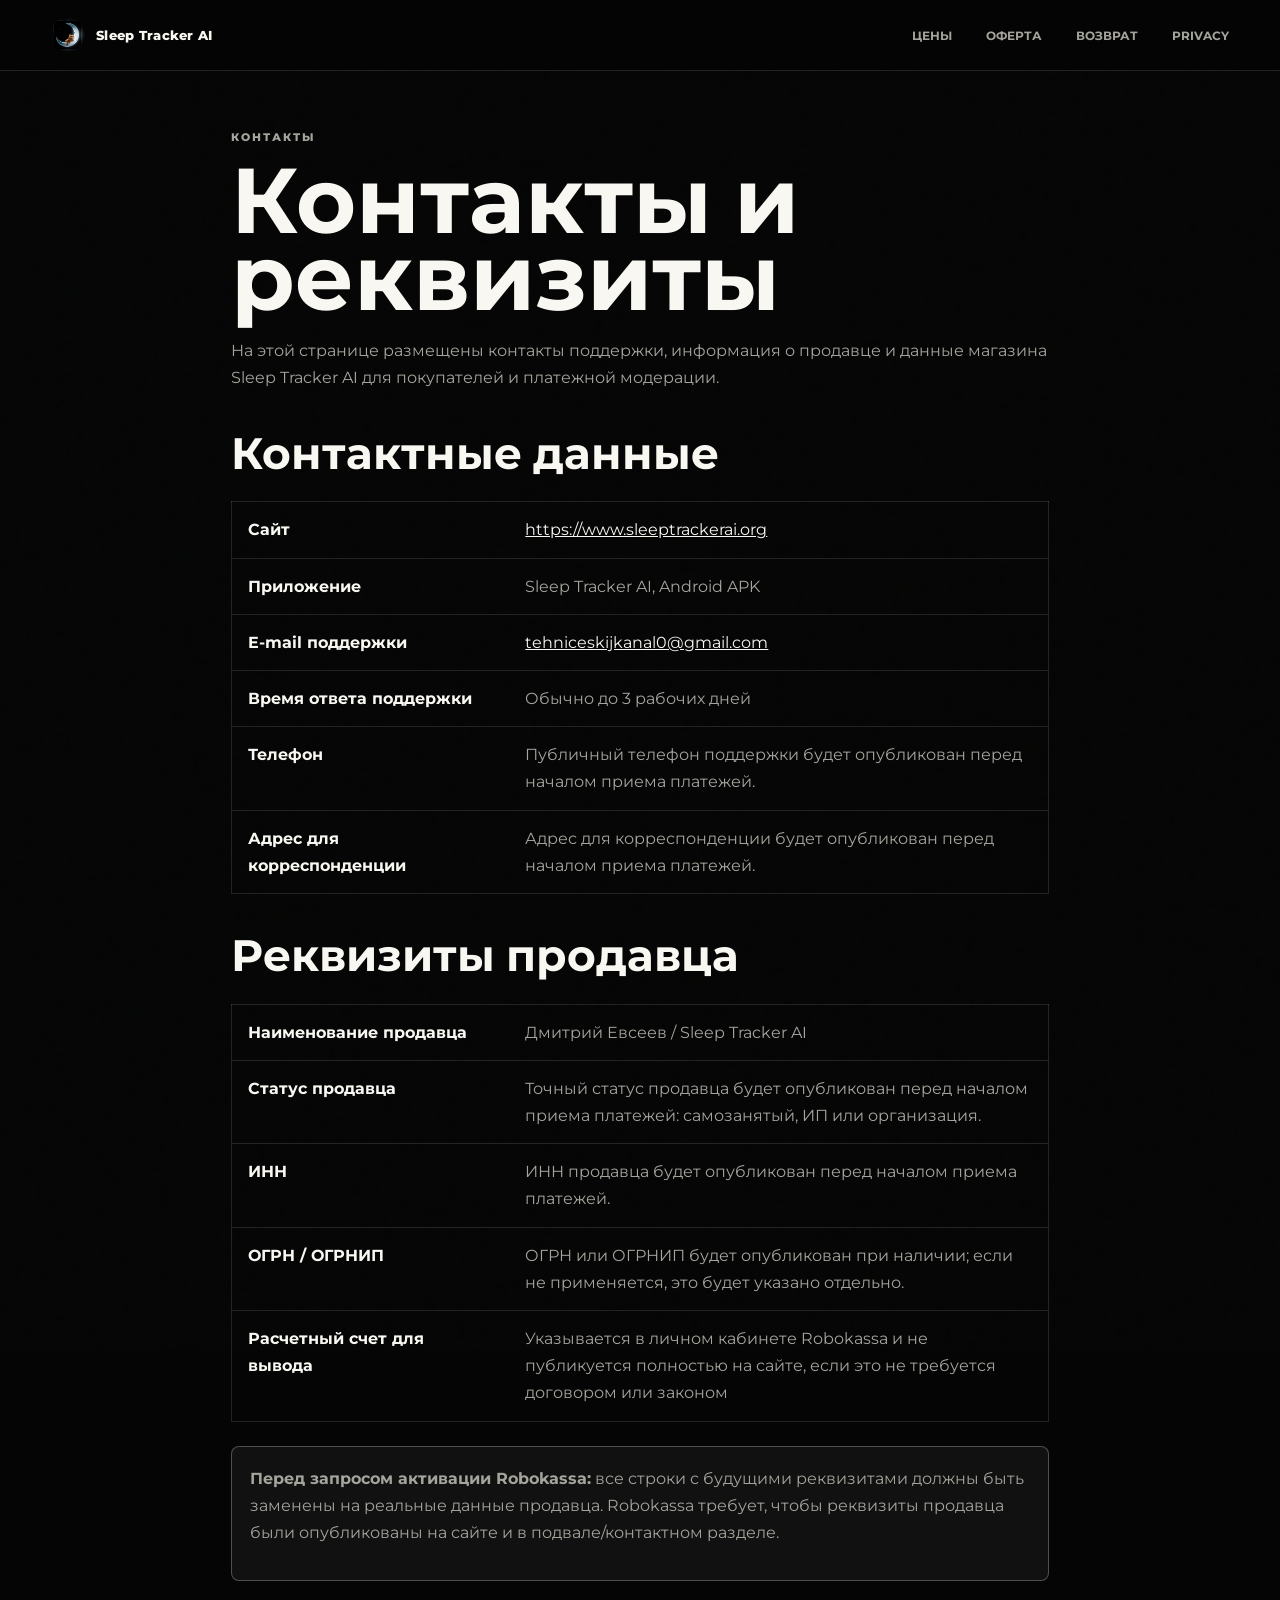
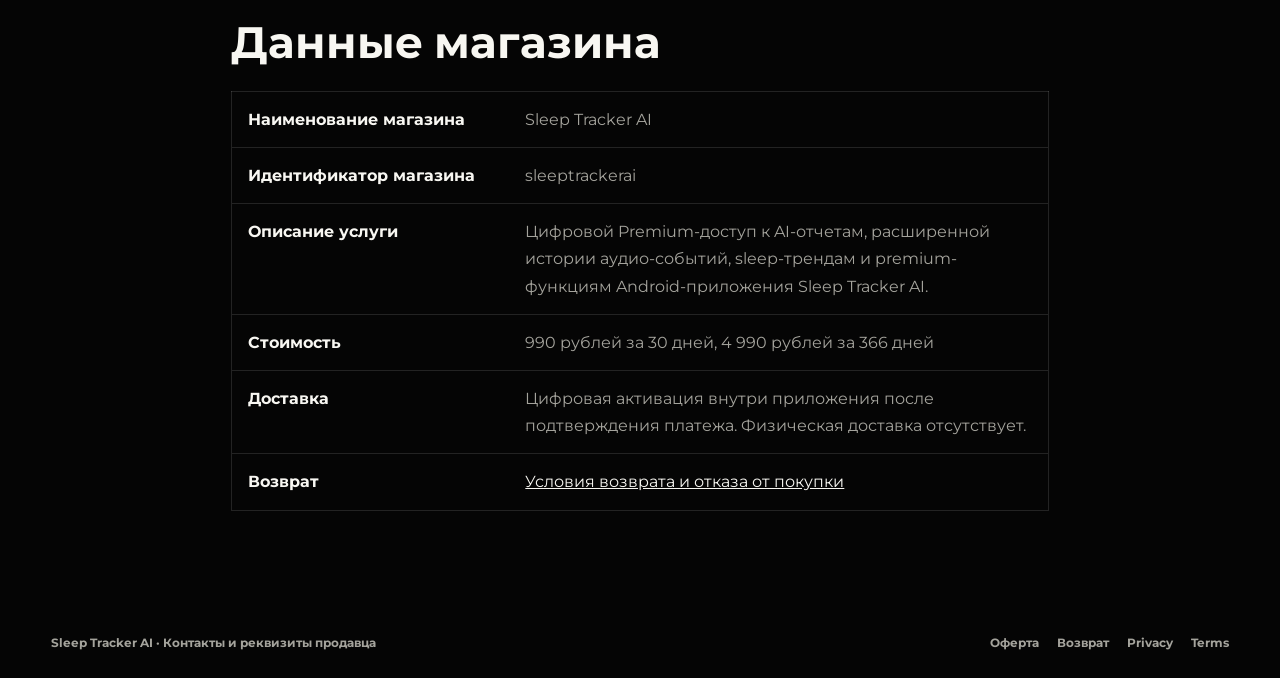
==== contacts.html @ d555d1d0 "Polish seller requisites placeholders" ====
<!doctype html>
<html lang="ru">
<head>
  <meta charset="utf-8" />
  <meta name="viewport" content="width=device-width, initial-scale=1" />
  <meta name="theme-color" content="#050505" />
  <meta name="description" content="Контакты, поддержка и реквизиты продавца Sleep Tracker AI." />
  <title>Контакты и реквизиты - Sleep Tracker AI</title>
  <link rel="icon" href="assets/logo.png" type="image/png" />
  <link rel="preconnect" href="https://fonts.googleapis.com" />
  <link rel="preconnect" href="https://fonts.gstatic.com" crossorigin />
  <link href="https://fonts.googleapis.com/css2?family=Montserrat:wght@400;600;700;800&family=Syne:wght@700;800&display=swap" rel="stylesheet" />
  <link rel="stylesheet" href="css/site.css" />
  <style>
    .legal-page { max-width: 920px; margin: 0 auto; padding: 128px var(--pad) 72px; }
    .legal-page h1 { font-size: clamp(42px, 8vw, 92px); }
    .legal-page h2 { margin-top: 42px; font-size: clamp(28px, 4vw, 44px); }
    .legal-page p, .legal-page li, .legal-page td, .legal-page th { color: var(--muted); line-height: 1.7; }
    .legal-page a { color: var(--fg); text-decoration: underline; }
    .legal-table { width: 100%; border-collapse: collapse; margin: 24px 0; border: 1px solid var(--line); }
    .legal-table th, .legal-table td { padding: 14px 16px; border-bottom: 1px solid var(--line); text-align: left; vertical-align: top; }
    .legal-table th { width: 34%; color: var(--fg); }
    .notice { padding: 18px; border: 1px solid var(--line-strong); border-radius: 8px; background: rgba(255,255,255,0.05); }
  </style>
</head>
<body>
  <div class="noise" aria-hidden="true"></div>
  <header class="nav is-scrolled">
    <a class="brand" href="index.html"><img src="assets/logo.png" alt="" width="34" height="34" /><span>Sleep Tracker AI</span></a>
    <nav>
      <a href="index.html#pricing">Цены</a>
      <a href="offer.html">Оферта</a>
      <a href="refund.html">Возврат</a>
      <a href="privacy.html">Privacy</a>
    </nav>
  </header>

  <main class="legal-page">
    <p class="eyebrow">КОНТАКТЫ</p>
    <h1>Контакты и реквизиты</h1>
    <p>На этой странице размещены контакты поддержки, информация о продавце и данные магазина Sleep Tracker AI для покупателей и платежной модерации.</p>

    <h2>Контактные данные</h2>
    <table class="legal-table">
      <tr><th>Сайт</th><td><a href="https://www.sleeptrackerai.org">https://www.sleeptrackerai.org</a></td></tr>
      <tr><th>Приложение</th><td>Sleep Tracker AI, Android APK</td></tr>
      <tr><th>E-mail поддержки</th><td><a href="mailto:tehniceskijkanal0@gmail.com">tehniceskijkanal0@gmail.com</a></td></tr>
      <tr><th>Время ответа поддержки</th><td>Обычно до 3 рабочих дней</td></tr>
      <tr><th>Телефон</th><td><!-- TODO_ROBOKASSA_REQUIRED: add public support phone before moderation. -->Публичный телефон поддержки будет опубликован перед началом приема платежей.</td></tr>
      <tr><th>Адрес для корреспонденции</th><td><!-- TODO_ROBOKASSA_REQUIRED: add correspondence address before moderation. -->Адрес для корреспонденции будет опубликован перед началом приема платежей.</td></tr>
    </table>

    <h2>Реквизиты продавца</h2>
    <table class="legal-table">
      <tr><th>Наименование продавца</th><td><!-- TODO_ROBOKASSA_REQUIRED: replace with exact legal seller name. -->Дмитрий Евсеев / Sleep Tracker AI</td></tr>
      <tr><th>Статус продавца</th><td><!-- TODO_ROBOKASSA_REQUIRED: choose exact status: Самозанятый, ИП, ООО, etc. -->Точный статус продавца будет опубликован перед началом приема платежей: самозанятый, ИП или организация.</td></tr>
      <tr><th>ИНН</th><td><!-- TODO_ROBOKASSA_REQUIRED: add real INN. -->ИНН продавца будет опубликован перед началом приема платежей.</td></tr>
      <tr><th>ОГРН / ОГРНИП</th><td><!-- TODO_ROBOKASSA_REQUIRED: add if applicable. -->ОГРН или ОГРНИП будет опубликован при наличии; если не применяется, это будет указано отдельно.</td></tr>
      <tr><th>Расчетный счет для вывода</th><td>Указывается в личном кабинете Robokassa и не публикуется полностью на сайте, если это не требуется договором или законом</td></tr>
    </table>

    <div class="notice">
      <p><strong>Перед запросом активации Robokassa:</strong> все строки с будущими реквизитами должны быть заменены на реальные данные продавца. Robokassa требует, чтобы реквизиты продавца были опубликованы на сайте и в подвале/контактном разделе.</p>
    </div>

    <h2>Данные магазина</h2>
    <table class="legal-table">
      <tr><th>Наименование магазина</th><td>Sleep Tracker AI</td></tr>
      <tr><th>Идентификатор магазина</th><td>sleeptrackerai</td></tr>
      <tr><th>Описание услуги</th><td>Цифровой Premium-доступ к AI-отчетам, расширенной истории аудио-событий, sleep-трендам и premium-функциям Android-приложения Sleep Tracker AI.</td></tr>
      <tr><th>Стоимость</th><td>990 рублей за 30 дней, 4 990 рублей за 366 дней</td></tr>
      <tr><th>Доставка</th><td>Цифровая активация внутри приложения после подтверждения платежа. Физическая доставка отсутствует.</td></tr>
      <tr><th>Возврат</th><td><a href="refund.html">Условия возврата и отказа от покупки</a></td></tr>
    </table>
  </main>

  <footer>
    <span>Sleep Tracker AI · Контакты и реквизиты продавца</span>
    <div>
      <a href="offer.html">Оферта</a>
      <a href="refund.html">Возврат</a>
      <a href="privacy.html">Privacy</a>
      <a href="terms.html">Terms</a>
    </div>
  </footer>
</body>
</html>
---- css/site.css ----
:root {
  --bg: #050505;
  --fg: #f8f7f2;
  --muted: #a4a39c;
  --line: rgba(255, 255, 255, 0.12);
  --line-strong: rgba(255, 255, 255, 0.26);
  --panel: rgba(255, 255, 255, 0.035);
  --cyan: #7de8ff;
  --green: #b5ff6a;
  --max: 1180px;
  --pad: clamp(18px, 4vw, 52px);
  --sans: "Montserrat", system-ui, -apple-system, BlinkMacSystemFont, "Segoe UI", sans-serif;
  --display: "Syne", var(--sans);
}

* {
  box-sizing: border-box;
}

html {
  scroll-behavior: smooth;
  background: var(--bg);
}

body {
  margin: 0;
  font-family: var(--sans);
  color: var(--fg);
  background: var(--bg);
  cursor: none;
  overflow-x: hidden;
  -webkit-font-smoothing: antialiased;
}

a {
  color: inherit;
  text-decoration: none;
}

img {
  display: block;
  max-width: 100%;
}

.loader {
  position: fixed;
  inset: 0;
  z-index: 50;
  display: grid;
  place-items: center;
  align-content: center;
  gap: 22px;
  background: #000;
  transition: opacity 0.55s ease, visibility 0.55s ease;
}

.loader.is-done {
  opacity: 0;
  visibility: hidden;
}

.loader img {
  object-fit: contain;
}

.loader-line {
  width: min(320px, 72vw);
  height: 1px;
  overflow: hidden;
  background: var(--line);
}

.loader-line span {
  display: block;
  width: 0;
  height: 100%;
  background: linear-gradient(90deg, transparent, #fff, transparent);
  box-shadow: 0 0 20px #fff;
}

.loader p {
  margin: 0;
  font-family: var(--display);
  font-size: 48px;
}

.noise {
  pointer-events: none;
  position: fixed;
  inset: -50%;
  z-index: 10;
  opacity: 0.05;
  mix-blend-mode: overlay;
  background-image: url("data:image/svg+xml;utf8,<svg viewBox='0 0 200 200' xmlns='http://www.w3.org/2000/svg'><filter id='n'><feTurbulence type='fractalNoise' baseFrequency='0.85' numOctaves='2'/></filter><rect width='100%' height='100%' filter='url(%23n)' opacity='0.8'/></svg>");
  animation: noise 0.7s steps(4) infinite;
}

@keyframes noise {
  0% { transform: translate(0, 0); }
  25% { transform: translate(-2%, 1%); }
  50% { transform: translate(1%, -2%); }
  75% { transform: translate(2%, 2%); }
  100% { transform: translate(0, 0); }
}

.cursor,
.cursor-dot {
  position: fixed;
  left: 0;
  top: 0;
  z-index: 60;
  pointer-events: none;
  border-radius: 999px;
  transform: translate(-50%, -50%);
}

.cursor {
  width: 32px;
  height: 32px;
  border: 1px solid rgba(255, 255, 255, 0.55);
  transition: width 0.2s ease, height 0.2s ease, background 0.2s ease;
}

.cursor-dot {
  width: 4px;
  height: 4px;
  background: #fff;
}

.cursor.is-hover {
  width: 56px;
  height: 56px;
  background: rgba(255, 255, 255, 0.08);
}

.nav {
  position: fixed;
  inset: 0 0 auto;
  z-index: 20;
  display: flex;
  align-items: center;
  justify-content: space-between;
  padding: 18px var(--pad);
  border-bottom: 1px solid transparent;
  transition: background 0.25s ease, border-color 0.25s ease;
}

.nav.is-scrolled {
  background: rgba(5, 5, 5, 0.74);
  border-color: var(--line);
  backdrop-filter: blur(18px);
}

.brand,
.nav nav,
.nav-right,
.lang-switch,
.actions,
.download-actions,
footer,
footer div {
  display: flex;
  align-items: center;
}

.brand {
  gap: 11px;
  font-weight: 800;
  font-size: 13px;
  letter-spacing: 0.02em;
}

.brand img {
  width: 34px;
  height: 34px;
  object-fit: contain;
}

.nav nav {
  gap: clamp(14px, 3vw, 34px);
  color: var(--muted);
  font-size: 12px;
  font-weight: 700;
  text-transform: uppercase;
}

.nav-right {
  gap: clamp(14px, 2vw, 24px);
}

.lang-switch {
  position: relative;
  gap: 2px;
  padding: 3px;
  border: 1px solid var(--line);
  border-radius: 6px;
  background: rgba(255, 255, 255, 0.04);
}

.lang-btn {
  min-width: 38px;
  height: 30px;
  padding: 0 8px;
  color: var(--muted);
  border: 0;
  border-radius: 4px;
  background: transparent;
  font-family: inherit;
  font-size: 11px;
  font-weight: 800;
  cursor: none;
}

.lang-btn.is-active {
  color: #050505;
  background: #fff;
}

.hero {
  position: relative;
  min-height: 100svh;
  display: grid;
  grid-template-columns: minmax(0, 1fr) minmax(260px, 380px);
  align-items: center;
  gap: clamp(26px, 7vw, 96px);
  padding: 108px var(--pad) 72px;
  overflow: hidden;
}

.hero::after {
  content: "";
  position: absolute;
  left: var(--pad);
  right: var(--pad);
  bottom: 0;
  height: 1px;
  background: var(--line);
}

.hero-bg {
  position: absolute;
  inset: 0;
  background:
    radial-gradient(circle at 74% 38%, rgba(125, 232, 255, 0.14), transparent 28%),
    radial-gradient(circle at 18% 75%, rgba(181, 255, 106, 0.12), transparent 24%),
    linear-gradient(180deg, rgba(255, 255, 255, 0.025), transparent 42%);
}

.hero-copy,
.phone,
.section,
.strip,
.download,
footer {
  position: relative;
  z-index: 1;
}

.hero-copy {
  min-width: 0;
}

.eyebrow {
  margin: 0 0 18px;
  color: var(--cyan);
  font-size: 11px;
  font-weight: 800;
  letter-spacing: 0.18em;
}

h1,
h2,
h3,
p {
  margin-top: 0;
}

h1 {
  max-width: 920px;
  margin-bottom: 18px;
  font-family: var(--display);
  font-size: clamp(58px, 12vw, 158px);
  line-height: 0.84;
  letter-spacing: 0;
}

.lead {
  max-width: 570px;
  color: var(--muted);
  font-size: clamp(18px, 2.1vw, 26px);
  line-height: 1.35;
}

.actions,
.download-actions {
  flex-wrap: wrap;
  gap: 12px;
  margin-top: 30px;
}

.hero-points,
.pill-row {
  display: flex;
  flex-wrap: wrap;
  gap: 9px;
}

.hero-points {
  margin-top: 22px;
}

.hero-points span,
.pill-row span {
  display: inline-flex;
  align-items: center;
  min-height: 34px;
  padding: 0 12px;
  border: 1px solid var(--line);
  border-radius: 6px;
  color: var(--muted);
  background: rgba(255, 255, 255, 0.035);
  font-size: 11px;
  font-weight: 800;
  text-transform: uppercase;
}

.button {
  min-height: 50px;
  display: inline-flex;
  align-items: center;
  justify-content: center;
  padding: 0 22px;
  border: 1px solid var(--line-strong);
  border-radius: 6px;
  font-size: 12px;
  font-weight: 800;
  text-transform: uppercase;
  letter-spacing: 0.08em;
  transition: transform 0.2s ease, border-color 0.2s ease, background 0.2s ease;
}

.button:hover {
  transform: translateY(-2px);
  border-color: rgba(255, 255, 255, 0.55);
}

.button.primary {
  color: #050505;
  background: #fff;
  border-color: #fff;
}

.button.ghost {
  background: rgba(255, 255, 255, 0.035);
}

.phone {
  width: min(380px, 78vw);
  justify-self: end;
  padding: 10px;
  border: 1px solid var(--line-strong);
  border-radius: 8px;
  background: rgba(255, 255, 255, 0.04);
  box-shadow: 0 30px 90px rgba(0, 0, 0, 0.5);
}

.phone img {
  width: 100%;
  height: auto;
  border-radius: 4px;
  background: #050505;
}

.scroll {
  position: absolute;
  left: var(--pad);
  bottom: 26px;
  z-index: 2;
  color: var(--muted);
  font-size: 11px;
  font-weight: 800;
  text-transform: uppercase;
  letter-spacing: 0.16em;
}

.strip {
  max-width: var(--max);
  margin: 0 auto;
  display: grid;
  grid-template-columns: repeat(4, 1fr);
  border-bottom: 1px solid var(--line);
}

.strip div {
  min-height: 104px;
  padding: 24px;
  border-right: 1px solid var(--line);
}

.strip div:last-child {
  border-right: 0;
}

.strip strong,
.strip span {
  display: block;
}

.strip strong {
  margin-bottom: 8px;
  font-family: var(--display);
  font-size: 26px;
}

.strip span {
  color: var(--muted);
  font-size: 12px;
  font-weight: 700;
  text-transform: uppercase;
}

.section,
.download {
  max-width: var(--max);
  margin: 0 auto;
  padding: clamp(74px, 10vw, 132px) var(--pad);
}

.section-head {
  max-width: 720px;
}

h2 {
  margin-bottom: 26px;
  font-family: var(--display);
  font-size: clamp(38px, 6vw, 78px);
  line-height: 0.95;
}

.grid {
  display: grid;
  grid-template-columns: repeat(3, 1fr);
  gap: 12px;
  margin-top: 38px;
}

.card {
  min-height: 230px;
  padding: 24px;
  border: 1px solid var(--line);
  border-radius: 8px;
  background: var(--panel);
}

.card span {
  display: block;
  margin-bottom: 46px;
  color: var(--green);
  font-size: 12px;
  font-weight: 800;
}

.card h3 {
  margin-bottom: 12px;
  font-size: 21px;
}

.card p,
.download p {
  color: var(--muted);
  line-height: 1.65;
}

.section-head p {
  max-width: 680px;
  color: var(--muted);
  font-size: clamp(16px, 1.5vw, 19px);
  line-height: 1.7;
}

.section-split {
  max-width: var(--max);
  margin: 0 auto;
  display: grid;
  grid-template-columns: minmax(0, 0.95fr) minmax(320px, 1.05fr);
  gap: clamp(28px, 6vw, 76px);
  align-items: center;
  padding: clamp(74px, 10vw, 132px) var(--pad);
  border-top: 1px solid var(--line);
}

.showcase {
  grid-template-columns: minmax(0, 0.9fr) minmax(320px, 1fr);
}

.insight-board,
.mini-phone,
.flow-grid article,
.privacy-grid article,
.faq details {
  border: 1px solid var(--line);
  border-radius: 8px;
  background: var(--panel);
}

.insight-board {
  padding: clamp(18px, 3vw, 30px);
  box-shadow: 0 30px 90px rgba(0, 0, 0, 0.35);
}

.board-top {
  display: flex;
  justify-content: space-between;
  align-items: start;
  gap: 16px;
  padding-bottom: 18px;
  border-bottom: 1px solid var(--line);
}

.board-top span {
  color: var(--muted);
  font-size: 12px;
  font-weight: 800;
  text-transform: uppercase;
}

.board-top strong {
  font-family: var(--display);
  font-size: clamp(58px, 8vw, 104px);
  line-height: 0.8;
  color: var(--green);
}

.sleep-graph {
  height: 170px;
  display: grid;
  grid-template-columns: repeat(7, 1fr);
  gap: 10px;
  align-items: end;
  padding: 26px 0;
}

.sleep-graph span {
  min-height: 18px;
  border-radius: 5px 5px 0 0;
  background: linear-gradient(180deg, var(--cyan), rgba(125, 232, 255, 0.18));
}

.insight-list {
  display: grid;
  gap: 10px;
}

.insight-list div {
  display: grid;
  gap: 5px;
  padding: 14px;
  border: 1px solid var(--line);
  border-radius: 6px;
  background: rgba(255, 255, 255, 0.03);
}

.insight-list b,
.flow-grid h3,
.privacy-grid h3 {
  font-size: 18px;
}

.insight-list span,
.flow-grid p,
.privacy-grid p,
.faq p,
.mini-screen p,
.mini-screen li {
  color: var(--muted);
  line-height: 1.6;
}

.flow {
  border-top: 1px solid var(--line);
}

.flow-grid {
  display: grid;
  grid-template-columns: repeat(4, 1fr);
  gap: 12px;
  margin-top: 38px;
}

.flow-grid article {
  min-height: 250px;
  padding: 22px;
}

.flow-grid span {
  display: inline-grid;
  place-items: center;
  width: 38px;
  height: 38px;
  margin-bottom: 38px;
  border: 1px solid var(--line-strong);
  border-radius: 6px;
  color: var(--green);
  font-size: 12px;
  font-weight: 800;
}

.premium {
  grid-template-columns: minmax(280px, 410px) minmax(0, 1fr);
}

.mini-phone {
  width: min(410px, 100%);
  padding: 10px;
  background:
    linear-gradient(180deg, rgba(255, 255, 255, 0.08), rgba(255, 255, 255, 0.02)),
    #080808;
  box-shadow: 0 30px 90px rgba(0, 0, 0, 0.42);
}

.mini-screen {
  min-height: 520px;
  padding: 22px;
  border-radius: 4px;
  background:
    linear-gradient(180deg, rgba(125, 232, 255, 0.13), transparent 26%),
    #050505;
}

.mini-status {
  display: flex;
  gap: 6px;
  margin-bottom: 36px;
}

.mini-status span {
  width: 8px;
  height: 8px;
  border-radius: 999px;
  background: var(--line-strong);
}

.mini-screen h3 {
  margin-bottom: 10px;
  font-family: var(--display);
  font-size: 34px;
  line-height: 1;
}

.mini-meter {
  height: 10px;
  margin: 28px 0;
  overflow: hidden;
  border-radius: 999px;
  background: rgba(255, 255, 255, 0.08);
}

.mini-meter span {
  display: block;
  width: 72%;
  height: 100%;
  border-radius: inherit;
  background: linear-gradient(90deg, var(--green), var(--cyan));
}

.mini-screen ul {
  display: grid;
  gap: 12px;
  padding: 0;
  margin: 0;
  list-style: none;
}

.mini-screen li {
  padding: 13px 0;
  border-top: 1px solid var(--line);
}

.pill-row {
  margin-top: 26px;
}

.privacy-section {
  border-top: 1px solid var(--line);
}

.pricing {
  border-top: 1px solid var(--line);
}

.pricing-grid {
  display: grid;
  grid-template-columns: repeat(3, 1fr);
  gap: 12px;
  margin-top: 38px;
}

.price-card {
  min-height: 220px;
  padding: 24px;
  border: 1px solid var(--line);
  border-radius: 8px;
  background: var(--panel);
}

.price-card.is-featured {
  border-color: var(--line-strong);
  background: rgba(255, 255, 255, 0.07);
}

.price-card span,
.price-card strong,
.price-card p {
  display: block;
}

.price-card span {
  margin-bottom: 24px;
  color: var(--cyan);
  font-size: 12px;
  font-weight: 800;
  text-transform: uppercase;
}

.price-card strong {
  margin-bottom: 20px;
  font-family: var(--display);
  font-size: clamp(34px, 5vw, 58px);
  line-height: 0.9;
}

.price-card p {
  color: var(--muted);
  line-height: 1.6;
}

.privacy-grid {
  display: grid;
  grid-template-columns: repeat(3, 1fr);
  gap: 12px;
  margin-top: 38px;
}

.privacy-grid article {
  min-height: 190px;
  padding: 24px;
}

.faq {
  border-top: 1px solid var(--line);
}

.faq-list {
  display: grid;
  gap: 10px;
  margin-top: 38px;
}

.faq details {
  padding: 0;
  overflow: hidden;
}

.faq summary {
  min-height: 68px;
  display: flex;
  align-items: center;
  padding: 20px 24px;
  font-weight: 800;
  cursor: pointer;
}

.faq summary::marker {
  color: var(--green);
}

.faq p {
  margin: 0;
  padding: 0 24px 22px;
  max-width: 800px;
}

.download {
  display: grid;
  grid-template-columns: minmax(0, 1fr) auto;
  gap: 24px;
  align-items: end;
  border-top: 1px solid var(--line);
  border-bottom: 1px solid var(--line);
}

.download h2 {
  margin-bottom: 12px;
}

footer {
  justify-content: space-between;
  gap: 18px;
  flex-wrap: wrap;
  padding: 28px var(--pad);
  color: var(--muted);
  font-size: 12px;
  font-weight: 700;
}

footer div {
  gap: 18px;
  flex-wrap: wrap;
}

.legal-page {
  overflow-x: hidden;
}

.legal-table {
  table-layout: fixed;
}

.legal-table th,
.legal-table td {
  overflow-wrap: anywhere;
}

@media (max-width: 820px) {
  body {
    cursor: auto;
  }

  .cursor,
  .cursor-dot {
    display: none;
  }

  .nav nav {
    display: none;
  }

  .nav-right {
    margin-left: auto;
  }

  .hero {
    grid-template-columns: 1fr;
    min-height: auto;
    overflow: hidden;
  }

  .hero > *,
  .hero-copy,
  .lead,
  .eyebrow,
  .hero-points span {
    min-width: 0;
    max-width: 100%;
  }

  .hero-copy,
  .actions,
  .hero-points,
  .phone {
    width: 100%;
    max-width: calc(100vw - (var(--pad) * 2));
  }

  .hero-copy,
  .hero-points {
    max-width: min(330px, calc(100vw - (var(--pad) * 2)));
  }

  .lead,
  .eyebrow,
  .hero-points span {
    overflow-wrap: anywhere;
  }

  h1 {
    max-width: 100%;
    font-size: clamp(54px, 15vw, 68px);
  }

  .phone {
    justify-self: start;
    width: min(310px, 100%);
  }

  .strip,
  .grid,
  .download,
  .section-split,
  .flow-grid,
  .pricing-grid,
  .privacy-grid {
    grid-template-columns: 1fr;
  }

  .strip div {
    border-right: 0;
    border-bottom: 1px solid var(--line);
  }

  .download-actions {
    width: 100%;
  }

  .button {
    width: 100%;
  }

  .section-split {
    padding-top: 74px;
  }

  .flow-grid article,
  .price-card,
  .privacy-grid article {
    min-height: auto;
  }

  .mini-screen {
    min-height: 430px;
  }

  .legal-table,
  .legal-table tbody,
  .legal-table tr,
  .legal-table th,
  .legal-table td {
    display: block;
    width: 100%;
  }

  .legal-table th {
    padding-bottom: 4px;
    border-bottom: 0;
  }

  .legal-table td {
    padding-top: 0;
  }
}
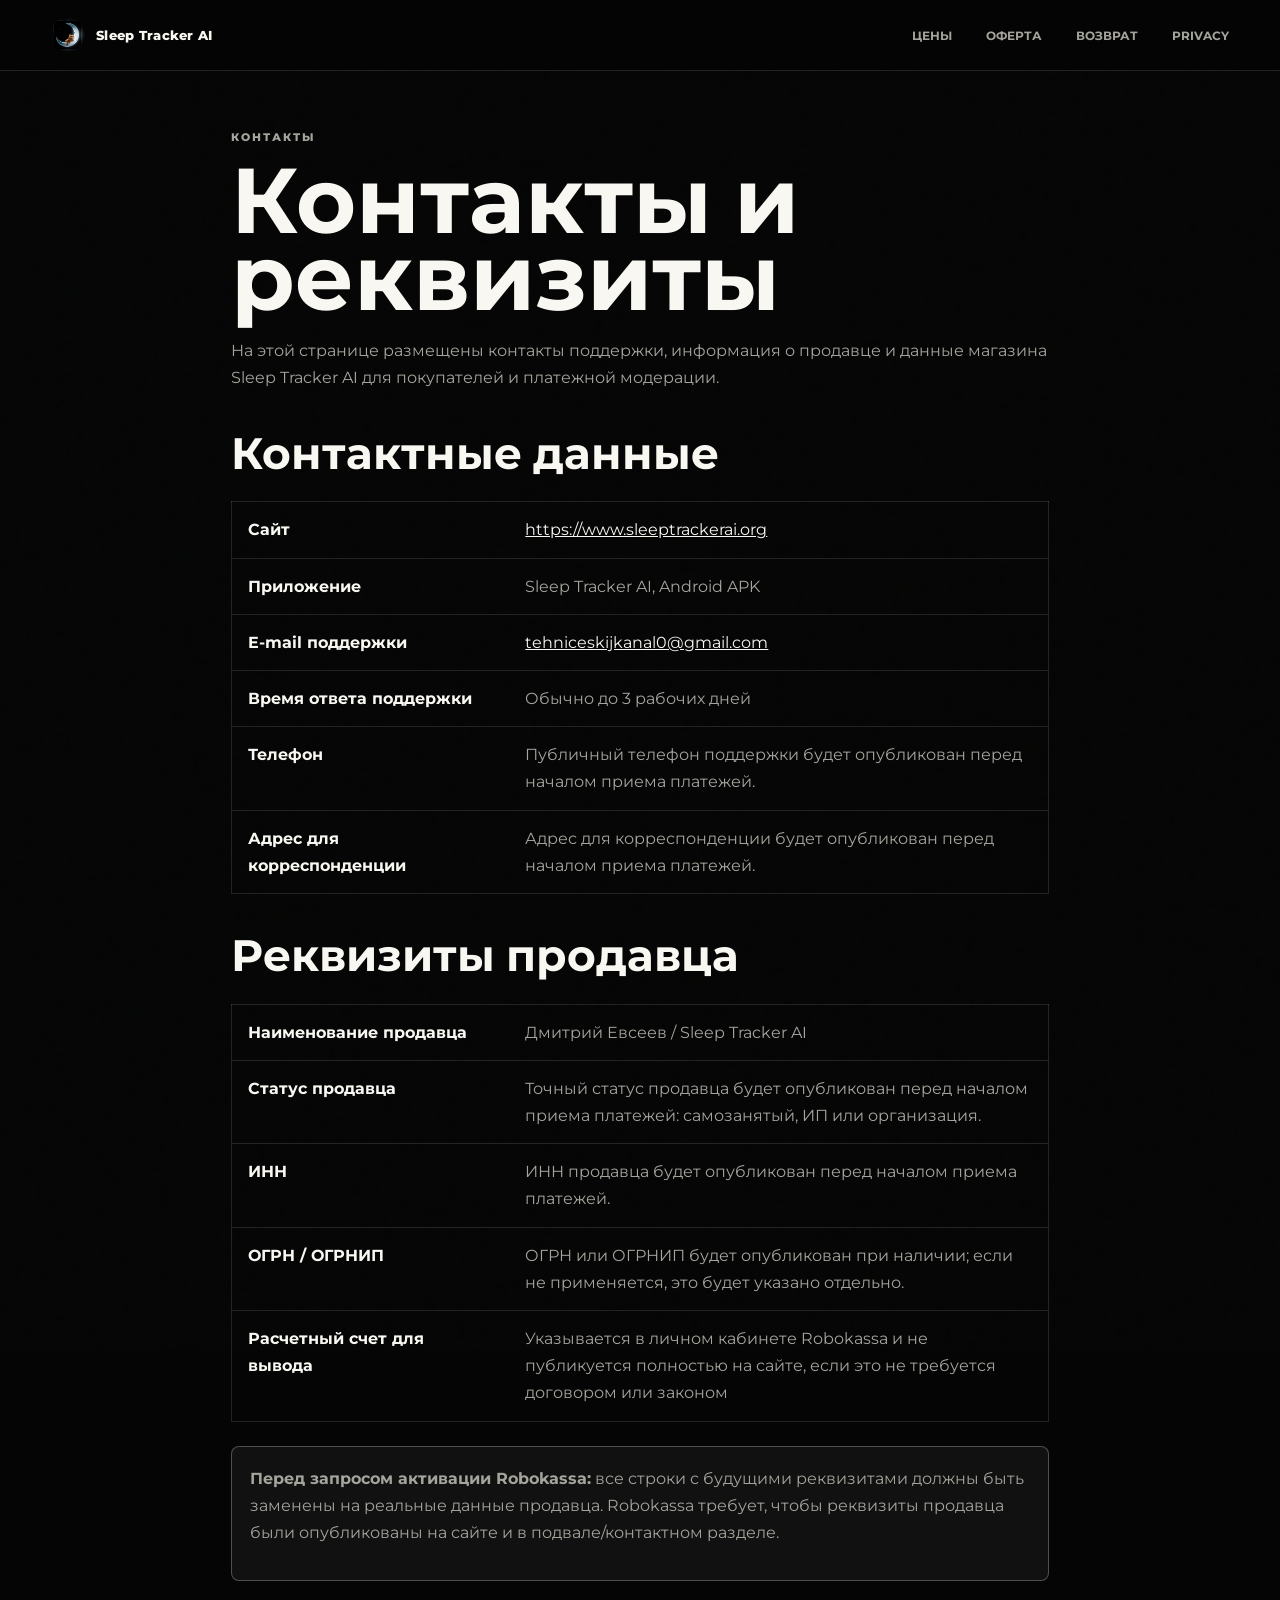
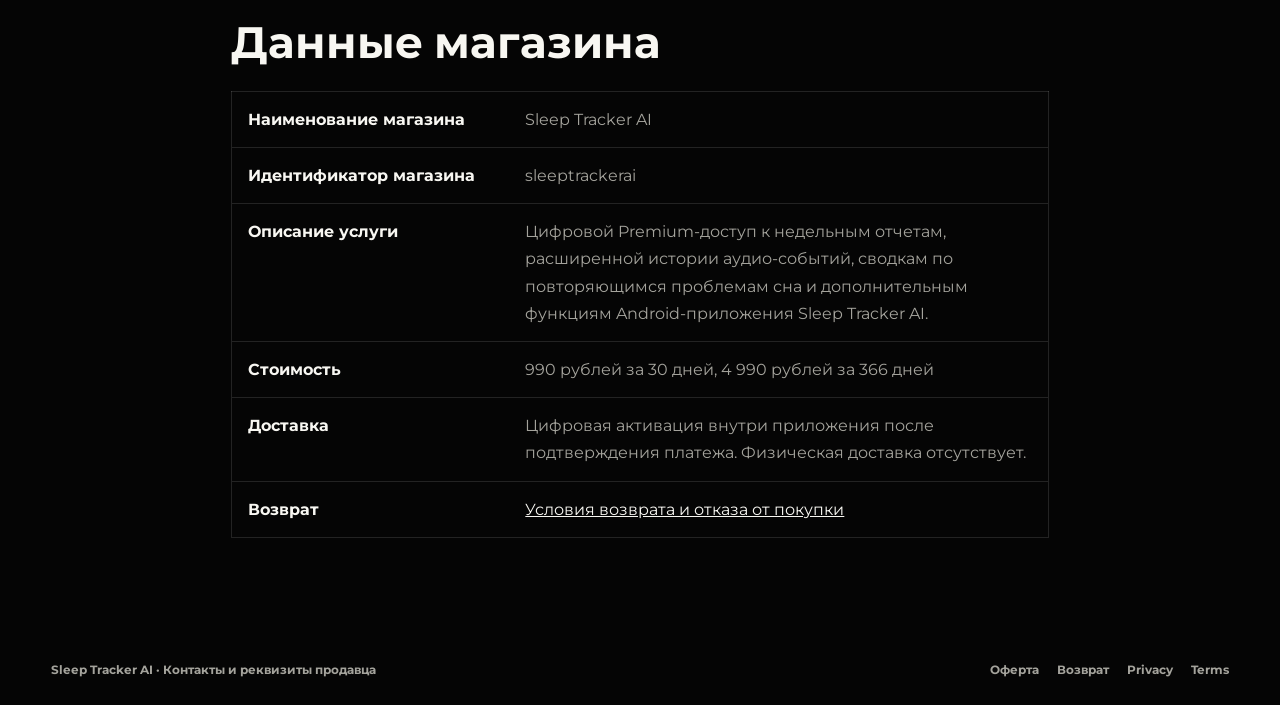
==== commit ec105b6c: "Tighten Sleep Tracker copy" ====
--- a/contacts.html
+++ b/contacts.html
@@ -67,7 +67,7 @@
     <table class="legal-table">
       <tr><th>Наименование магазина</th><td>Sleep Tracker AI</td></tr>
       <tr><th>Идентификатор магазина</th><td>sleeptrackerai</td></tr>
-      <tr><th>Описание услуги</th><td>Цифровой Premium-доступ к AI-отчетам, расширенной истории аудио-событий, sleep-трендам и premium-функциям Android-приложения Sleep Tracker AI.</td></tr>
+      <tr><th>Описание услуги</th><td>Цифровой Premium-доступ к недельным отчетам, расширенной истории аудио-событий, сводкам по повторяющимся проблемам сна и дополнительным функциям Android-приложения Sleep Tracker AI.</td></tr>
       <tr><th>Стоимость</th><td>990 рублей за 30 дней, 4 990 рублей за 366 дней</td></tr>
       <tr><th>Доставка</th><td>Цифровая активация внутри приложения после подтверждения платежа. Физическая доставка отсутствует.</td></tr>
       <tr><th>Возврат</th><td><a href="refund.html">Условия возврата и отказа от покупки</a></td></tr>
--- a/css/site.css
+++ b/css/site.css
@@ -493,7 +493,7 @@
   grid-template-columns: minmax(0, 0.9fr) minmax(320px, 1fr);
 }
 
-.insight-board,
+.report-board,
 .mini-phone,
 .flow-grid article,
 .privacy-grid article,
@@ -503,7 +503,7 @@
   background: var(--panel);
 }
 
-.insight-board {
+.report-board {
   padding: clamp(18px, 3vw, 30px);
   box-shadow: 0 30px 90px rgba(0, 0, 0, 0.35);
 }
@@ -546,12 +546,12 @@
   background: linear-gradient(180deg, var(--cyan), rgba(125, 232, 255, 0.18));
 }
 
-.insight-list {
+.report-list {
   display: grid;
   gap: 10px;
 }
 
-.insight-list div {
+.report-list div {
   display: grid;
   gap: 5px;
   padding: 14px;
@@ -560,13 +560,13 @@
   background: rgba(255, 255, 255, 0.03);
 }
 
-.insight-list b,
+.report-list b,
 .flow-grid h3,
 .privacy-grid h3 {
   font-size: 18px;
 }
 
-.insight-list span,
+.report-list span,
 .flow-grid p,
 .privacy-grid p,
 .faq p,
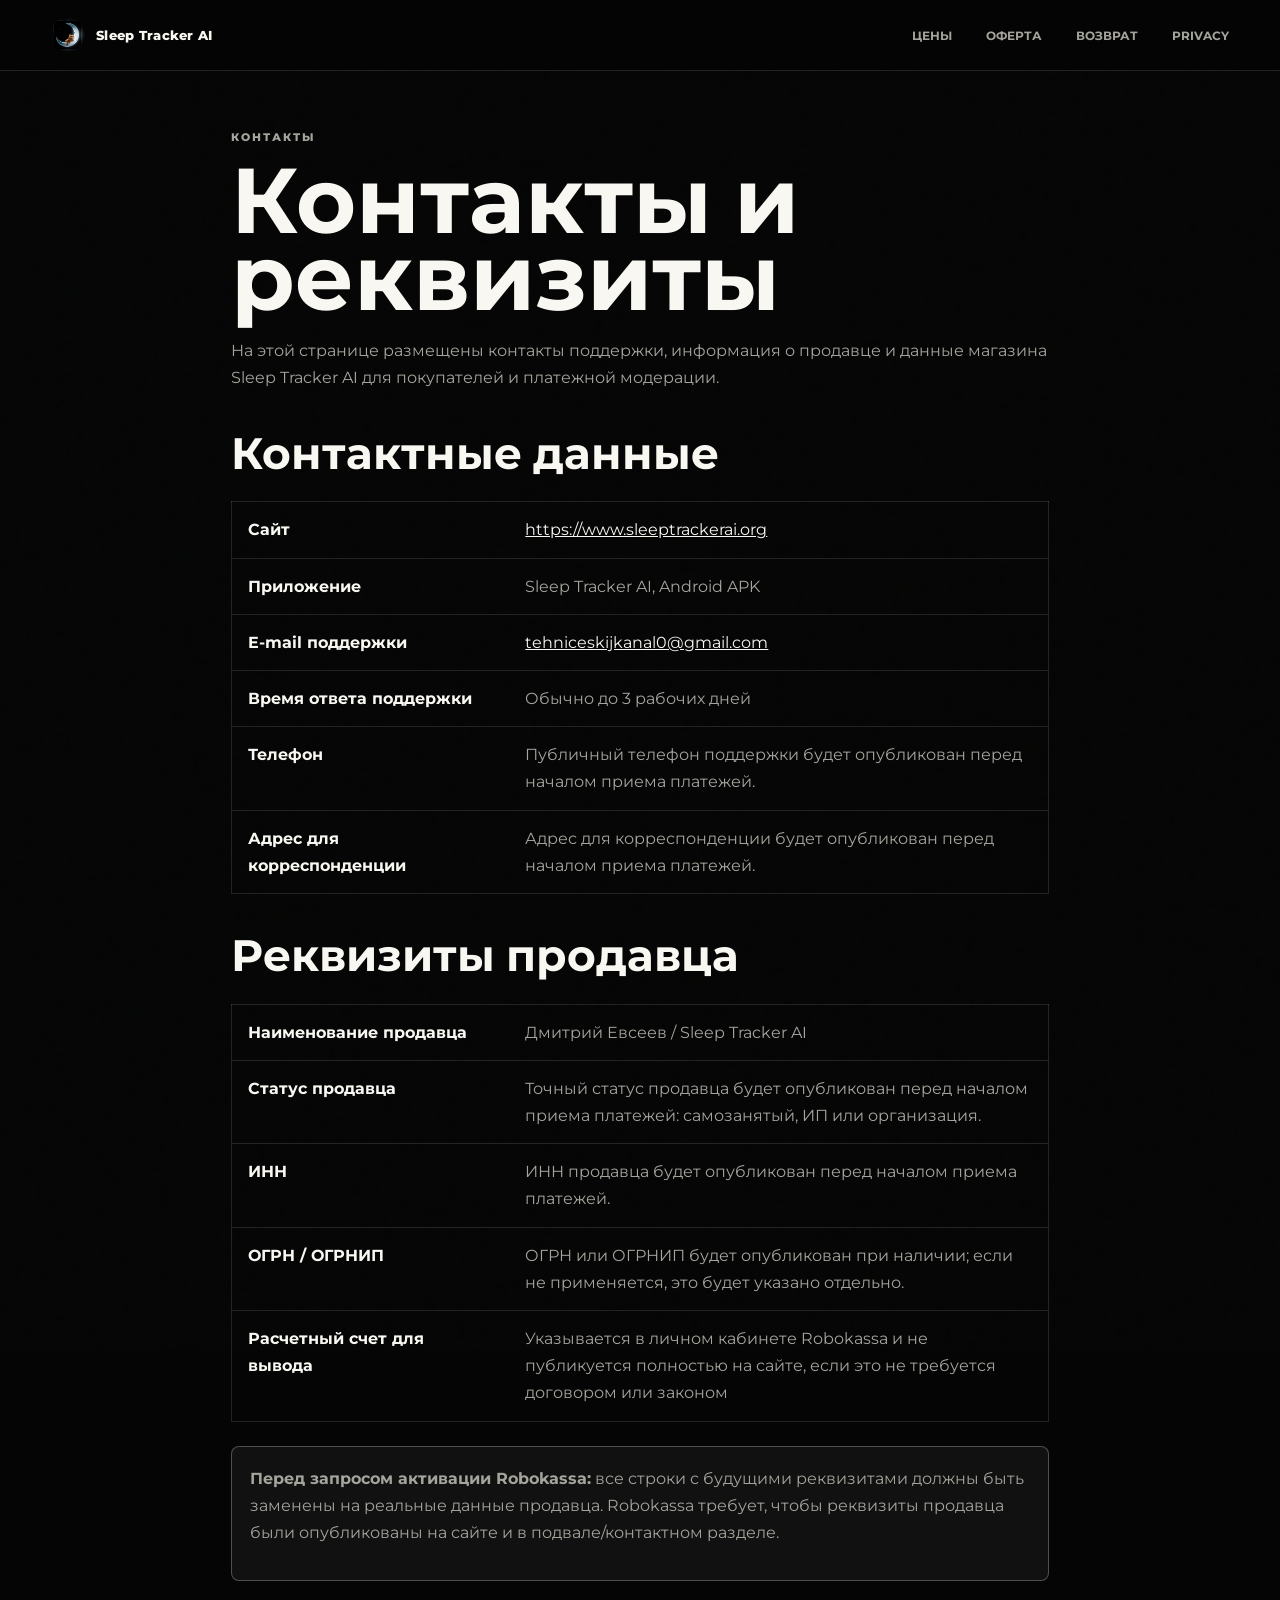
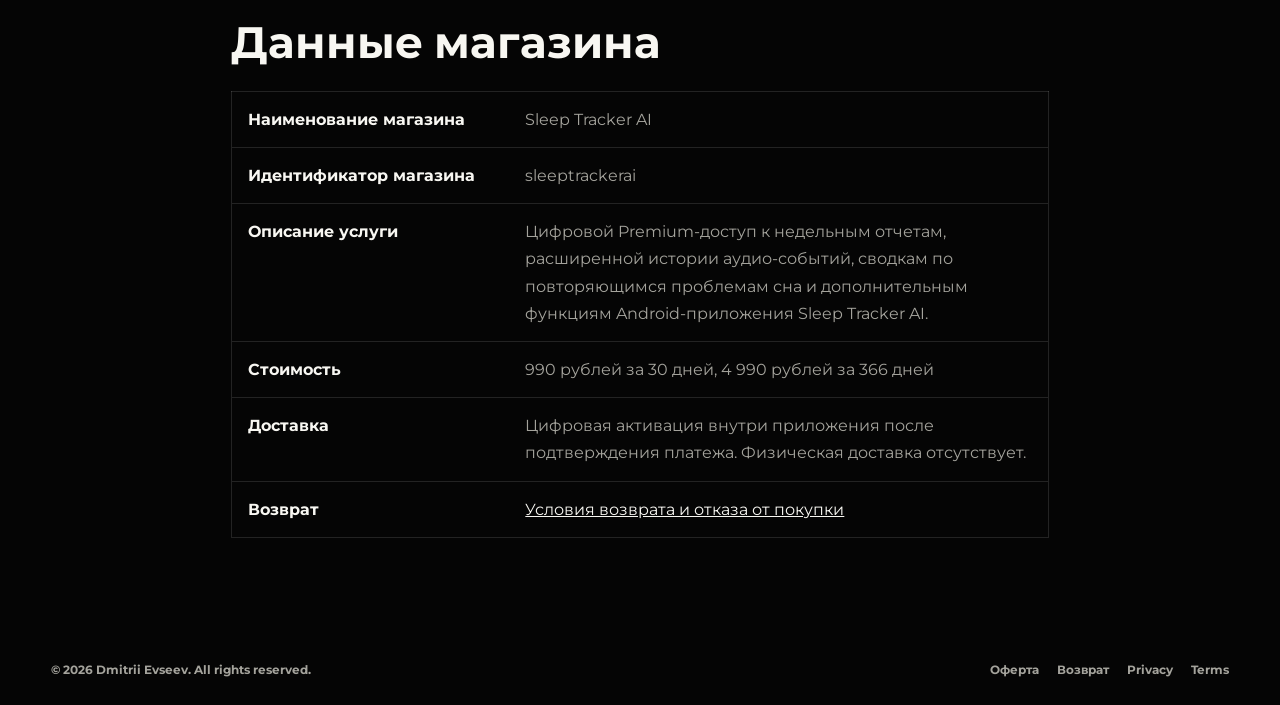
==== commit 71124ff7: "Add legal footer and license terms" ====
--- a/contacts.html
+++ b/contacts.html
@@ -75,7 +75,7 @@
   </main>
 
   <footer>
-    <span>Sleep Tracker AI · Контакты и реквизиты продавца</span>
+    <span>© 2026 Dmitrii Evseev. All rights reserved.</span>
     <div>
       <a href="offer.html">Оферта</a>
       <a href="refund.html">Возврат</a>
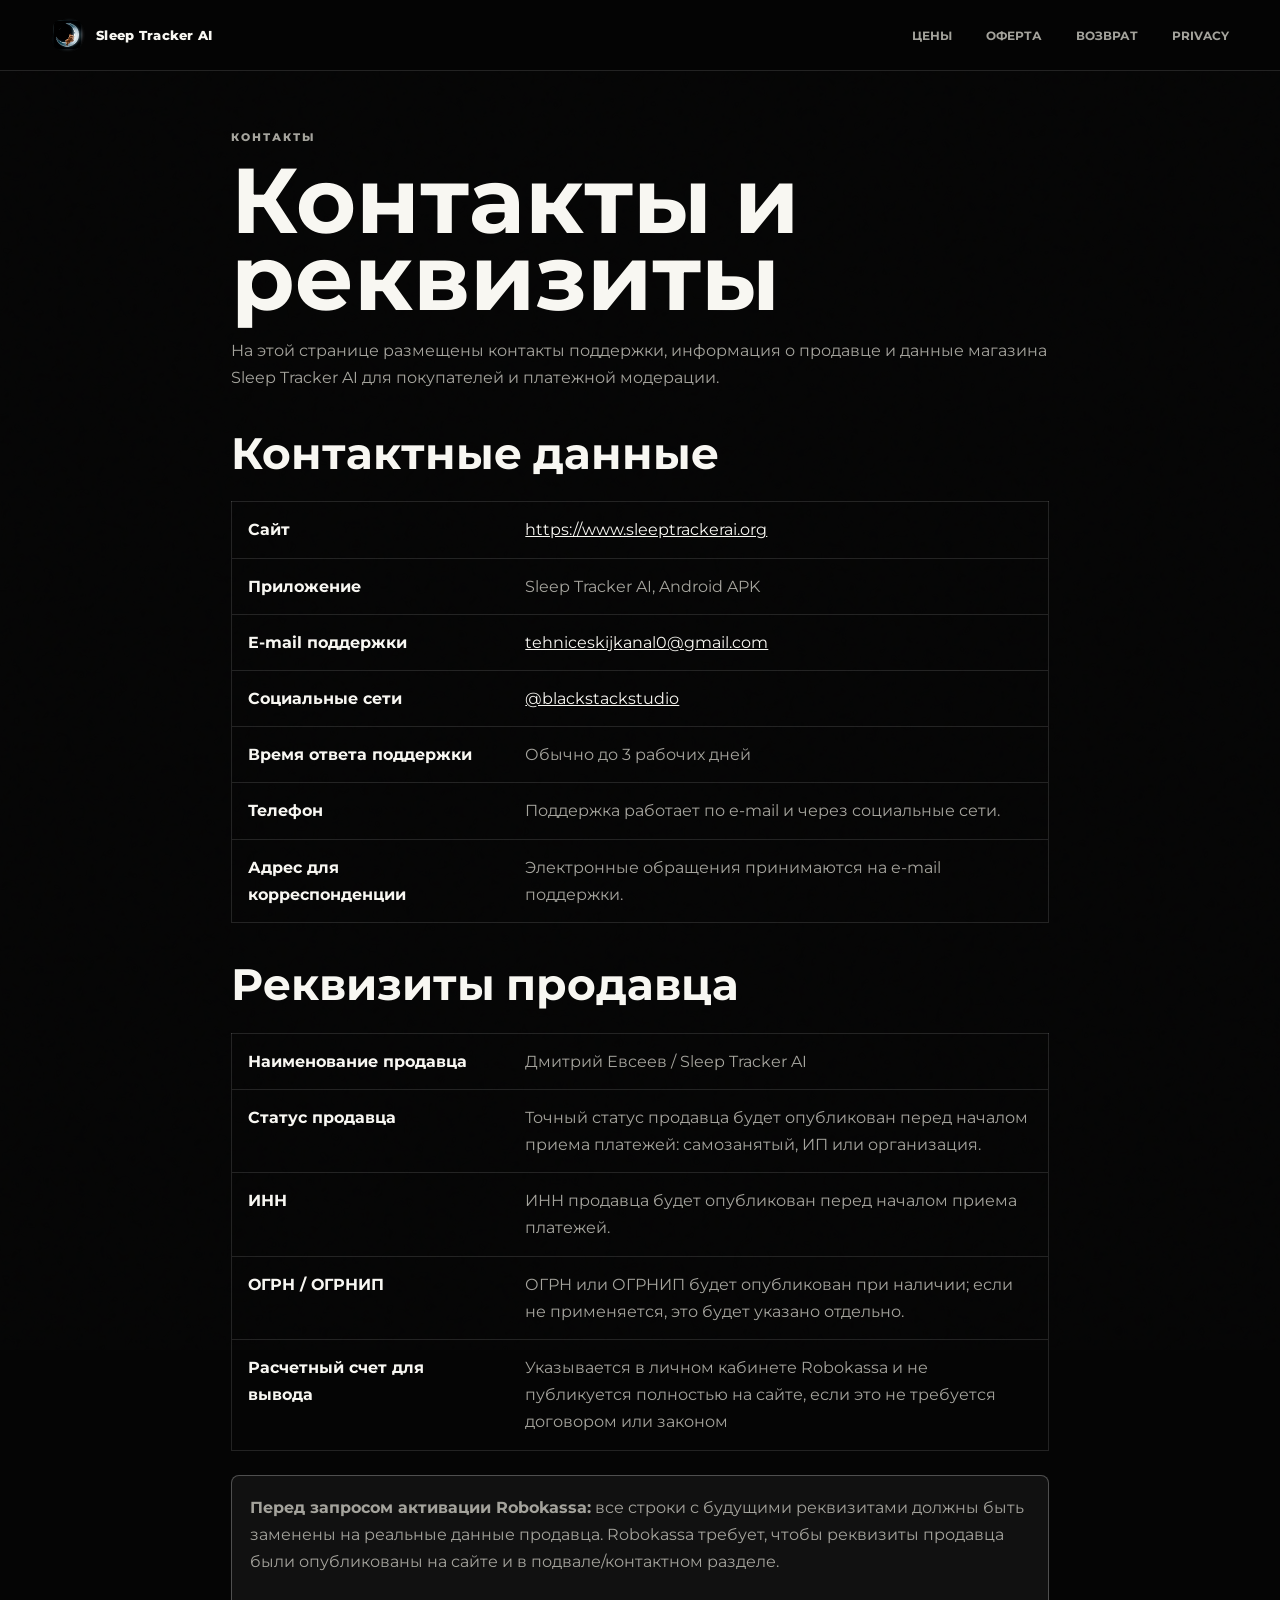
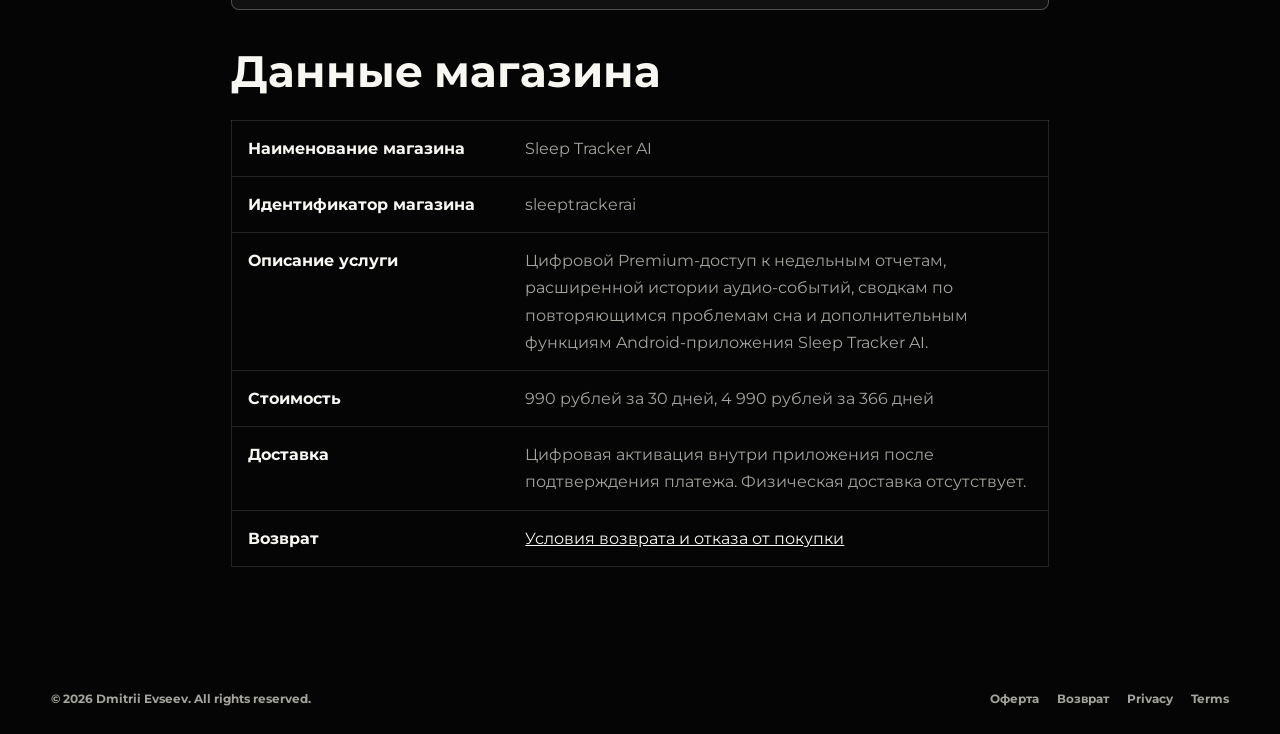
==== commit 19b2f358: "Update public contact methods" ====
--- a/contacts.html
+++ b/contacts.html
@@ -45,17 +45,18 @@
       <tr><th>Сайт</th><td><a href="https://www.sleeptrackerai.org">https://www.sleeptrackerai.org</a></td></tr>
       <tr><th>Приложение</th><td>Sleep Tracker AI, Android APK</td></tr>
       <tr><th>E-mail поддержки</th><td><a href="mailto:tehniceskijkanal0@gmail.com">tehniceskijkanal0@gmail.com</a></td></tr>
+      <tr><th>Социальные сети</th><td><a href="https://instagram.com/blackstackstudio" rel="noopener noreferrer">@blackstackstudio</a></td></tr>
       <tr><th>Время ответа поддержки</th><td>Обычно до 3 рабочих дней</td></tr>
-      <tr><th>Телефон</th><td><!-- TODO_ROBOKASSA_REQUIRED: add public support phone before moderation. -->Публичный телефон поддержки будет опубликован перед началом приема платежей.</td></tr>
-      <tr><th>Адрес для корреспонденции</th><td><!-- TODO_ROBOKASSA_REQUIRED: add correspondence address before moderation. -->Адрес для корреспонденции будет опубликован перед началом приема платежей.</td></tr>
+      <tr><th>Телефон</th><td>Поддержка работает по e-mail и через социальные сети.</td></tr>
+      <tr><th>Адрес для корреспонденции</th><td>Электронные обращения принимаются на e-mail поддержки.</td></tr>
     </table>
 
     <h2>Реквизиты продавца</h2>
     <table class="legal-table">
-      <tr><th>Наименование продавца</th><td><!-- TODO_ROBOKASSA_REQUIRED: replace with exact legal seller name. -->Дмитрий Евсеев / Sleep Tracker AI</td></tr>
-      <tr><th>Статус продавца</th><td><!-- TODO_ROBOKASSA_REQUIRED: choose exact status: Самозанятый, ИП, ООО, etc. -->Точный статус продавца будет опубликован перед началом приема платежей: самозанятый, ИП или организация.</td></tr>
-      <tr><th>ИНН</th><td><!-- TODO_ROBOKASSA_REQUIRED: add real INN. -->ИНН продавца будет опубликован перед началом приема платежей.</td></tr>
-      <tr><th>ОГРН / ОГРНИП</th><td><!-- TODO_ROBOKASSA_REQUIRED: add if applicable. -->ОГРН или ОГРНИП будет опубликован при наличии; если не применяется, это будет указано отдельно.</td></tr>
+      <tr><th>Наименование продавца</th><td>Дмитрий Евсеев / Sleep Tracker AI</td></tr>
+      <tr><th>Статус продавца</th><td>Точный статус продавца будет опубликован перед началом приема платежей: самозанятый, ИП или организация.</td></tr>
+      <tr><th>ИНН</th><td>ИНН продавца будет опубликован перед началом приема платежей.</td></tr>
+      <tr><th>ОГРН / ОГРНИП</th><td>ОГРН или ОГРНИП будет опубликован при наличии; если не применяется, это будет указано отдельно.</td></tr>
       <tr><th>Расчетный счет для вывода</th><td>Указывается в личном кабинете Robokassa и не публикуется полностью на сайте, если это не требуется договором или законом</td></tr>
     </table>
 
--- a/css/site.css
+++ b/css/site.css
@@ -734,6 +734,58 @@
   line-height: 1.6;
 }
 
+.documents-section {
+  border-top: 1px solid var(--line);
+}
+
+.documents-grid {
+  display: grid;
+  grid-template-columns: repeat(4, 1fr);
+  gap: 12px;
+  margin-top: 38px;
+}
+
+.doc-card {
+  min-height: 220px;
+  padding: 24px;
+  border: 1px solid var(--line);
+  border-radius: 8px;
+  background: var(--panel);
+  color: var(--text);
+  text-decoration: none;
+}
+
+.doc-card:hover {
+  border-color: var(--line-strong);
+  background: rgba(255, 255, 255, 0.07);
+}
+
+.doc-card span,
+.doc-card strong,
+.doc-card p {
+  display: block;
+}
+
+.doc-card span {
+  margin-bottom: 22px;
+  color: var(--cyan);
+  font-size: 12px;
+  font-weight: 800;
+  text-transform: uppercase;
+}
+
+.doc-card strong {
+  margin-bottom: 18px;
+  font-family: var(--display);
+  font-size: 24px;
+  line-height: 1.05;
+}
+
+.doc-card p {
+  color: var(--muted);
+  line-height: 1.6;
+}
+
 .privacy-grid {
   display: grid;
   grid-template-columns: repeat(3, 1fr);
@@ -791,6 +843,67 @@
 
 .download h2 {
   margin-bottom: 12px;
+}
+
+.download-meta {
+  display: grid;
+  grid-template-columns: repeat(3, minmax(120px, 1fr));
+  gap: 10px;
+  margin: 24px 0 18px;
+}
+
+.download-meta div {
+  padding: 14px 16px;
+  border: 1px solid var(--line);
+  border-radius: 8px;
+  background: rgba(255,255,255,0.04);
+}
+
+.download-meta dt {
+  margin-bottom: 6px;
+  color: var(--muted);
+  font-size: 11px;
+  font-weight: 800;
+  text-transform: uppercase;
+}
+
+.download-meta dd {
+  margin: 0;
+  color: var(--fg);
+  font-size: 15px;
+  font-weight: 800;
+}
+
+.download-note {
+  max-width: 720px;
+  margin: 0 0 14px;
+}
+
+.download-hash {
+  max-width: 760px;
+  margin: 0;
+}
+
+.download-hash span {
+  display: block;
+  margin-bottom: 6px;
+  color: var(--muted);
+  font-size: 11px;
+  font-weight: 800;
+  text-transform: uppercase;
+}
+
+.download-hash code {
+  display: block;
+  width: 100%;
+  padding: 12px 14px;
+  border: 1px solid var(--line);
+  border-radius: 8px;
+  overflow-wrap: anywhere;
+  color: var(--fg);
+  background: rgba(0,0,0,0.22);
+  font-size: 12px;
+  line-height: 1.5;
 }
 
 footer {
@@ -889,6 +1002,7 @@
   .section-split,
   .flow-grid,
   .pricing-grid,
+  .documents-grid,
   .privacy-grid {
     grid-template-columns: 1fr;
   }
@@ -902,6 +1016,10 @@
     width: 100%;
   }
 
+  .download-meta {
+    grid-template-columns: 1fr;
+  }
+
   .button {
     width: 100%;
   }
@@ -912,6 +1030,7 @@
 
   .flow-grid article,
   .price-card,
+  .doc-card,
   .privacy-grid article {
     min-height: auto;
   }
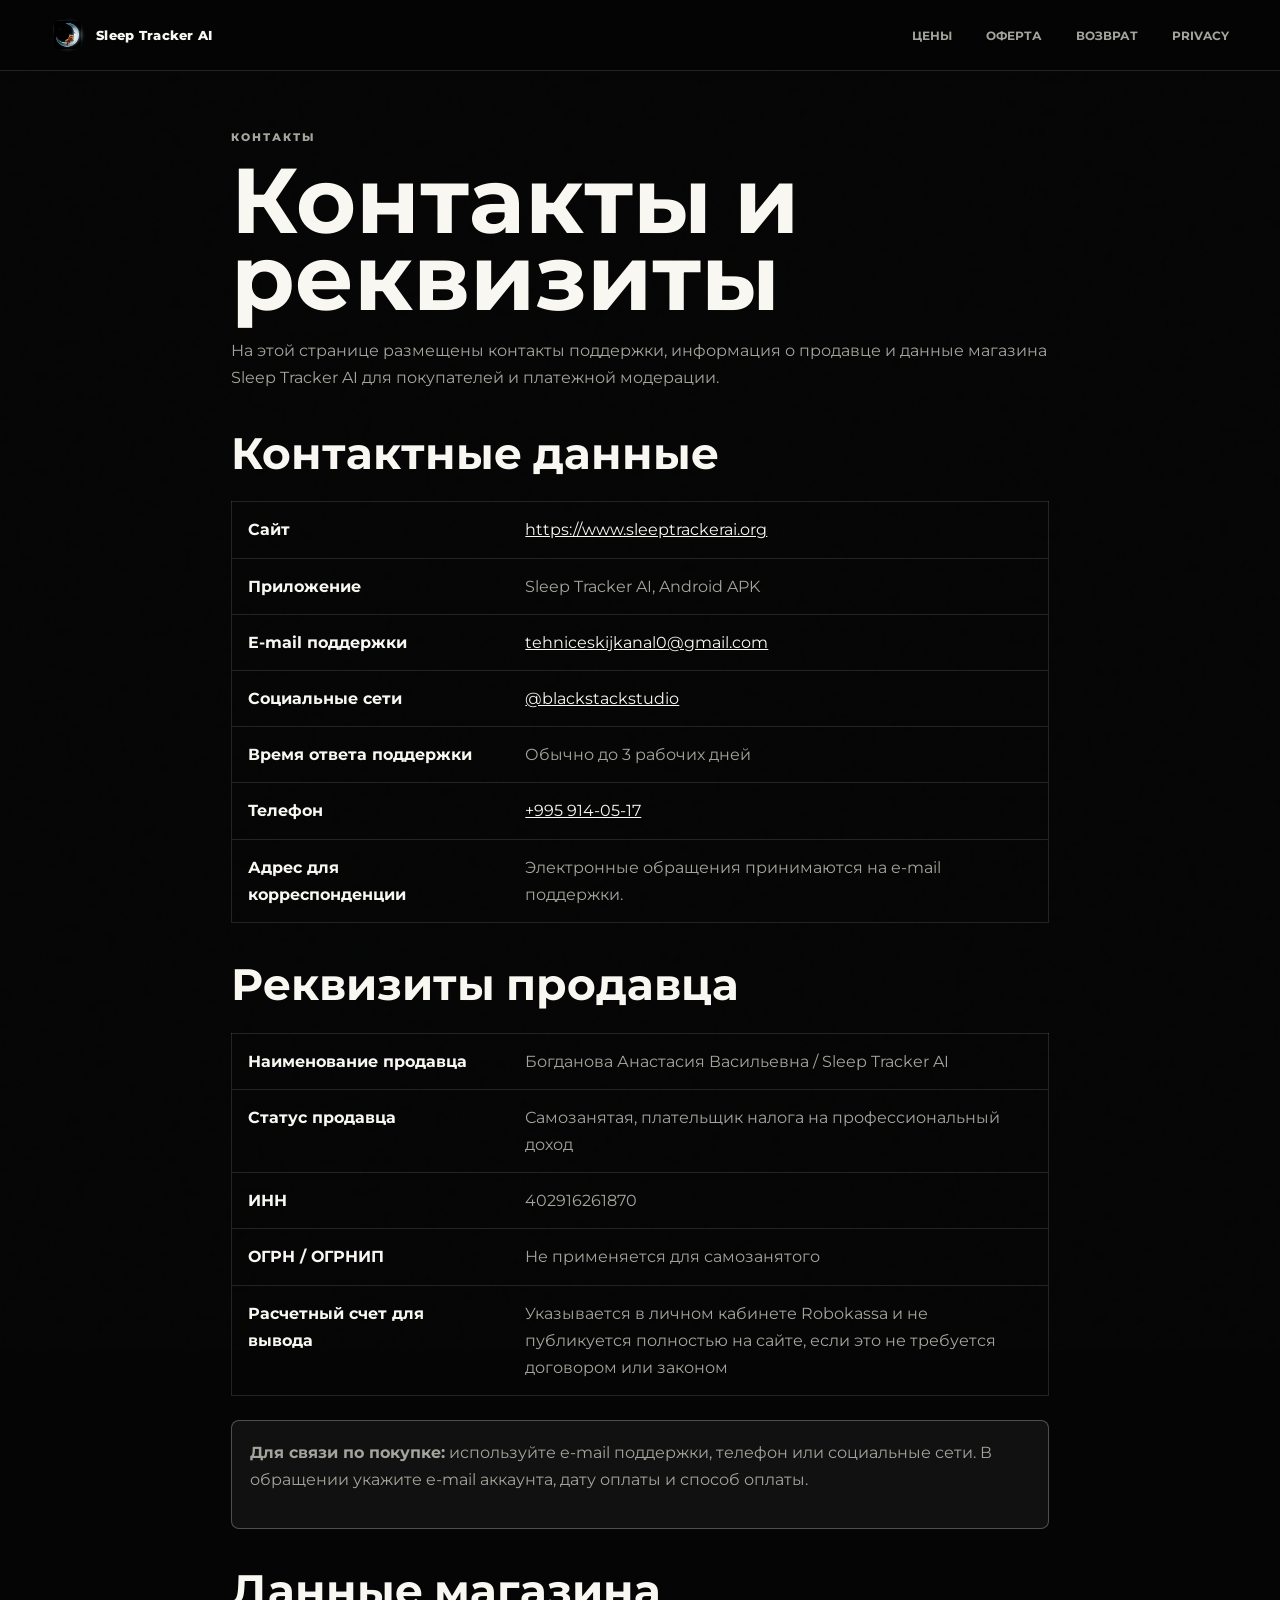
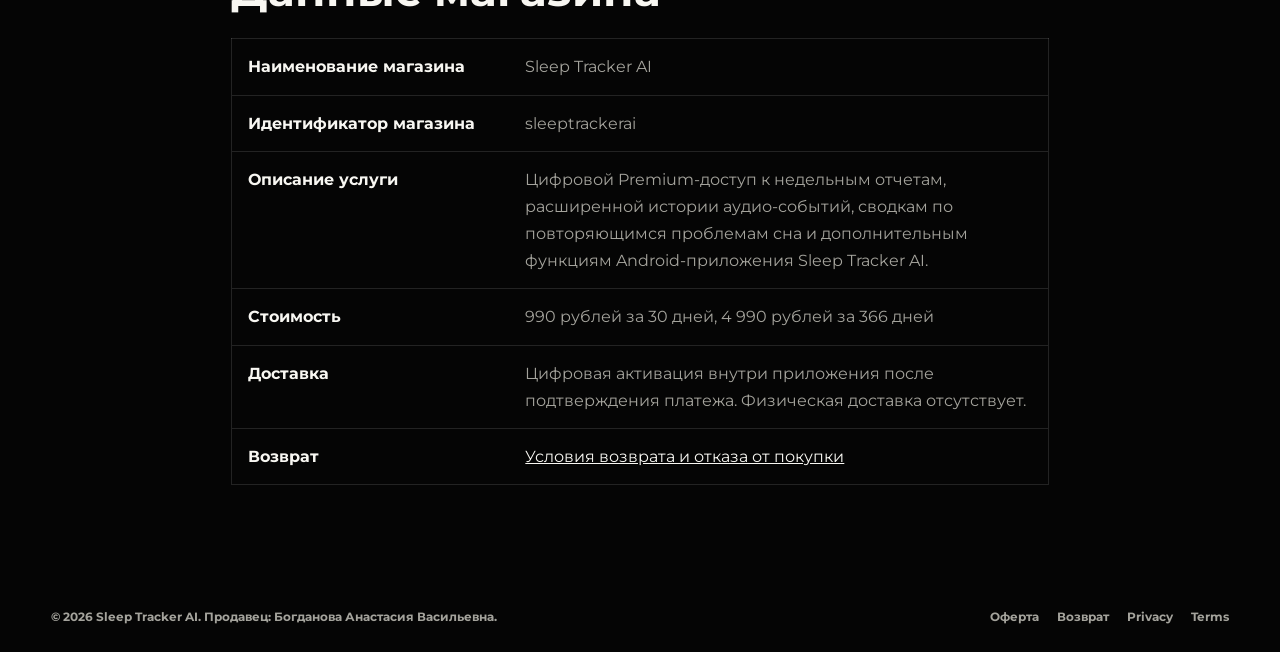
==== commit 844b0136: "Update seller details and simplify site nav" ====
--- a/contacts.html
+++ b/contacts.html
@@ -47,21 +47,21 @@
       <tr><th>E-mail поддержки</th><td><a href="mailto:tehniceskijkanal0@gmail.com">tehniceskijkanal0@gmail.com</a></td></tr>
       <tr><th>Социальные сети</th><td><a href="https://instagram.com/blackstackstudio" rel="noopener noreferrer">@blackstackstudio</a></td></tr>
       <tr><th>Время ответа поддержки</th><td>Обычно до 3 рабочих дней</td></tr>
-      <tr><th>Телефон</th><td>Поддержка работает по e-mail и через социальные сети.</td></tr>
+      <tr><th>Телефон</th><td><a href="tel:+9959140517">+995 914-05-17</a></td></tr>
       <tr><th>Адрес для корреспонденции</th><td>Электронные обращения принимаются на e-mail поддержки.</td></tr>
     </table>
 
     <h2>Реквизиты продавца</h2>
     <table class="legal-table">
-      <tr><th>Наименование продавца</th><td>Дмитрий Евсеев / Sleep Tracker AI</td></tr>
-      <tr><th>Статус продавца</th><td>Точный статус продавца будет опубликован перед началом приема платежей: самозанятый, ИП или организация.</td></tr>
-      <tr><th>ИНН</th><td>ИНН продавца будет опубликован перед началом приема платежей.</td></tr>
-      <tr><th>ОГРН / ОГРНИП</th><td>ОГРН или ОГРНИП будет опубликован при наличии; если не применяется, это будет указано отдельно.</td></tr>
+      <tr><th>Наименование продавца</th><td>Богданова Анастасия Васильевна / Sleep Tracker AI</td></tr>
+      <tr><th>Статус продавца</th><td>Самозанятая, плательщик налога на профессиональный доход</td></tr>
+      <tr><th>ИНН</th><td>402916261870</td></tr>
+      <tr><th>ОГРН / ОГРНИП</th><td>Не применяется для самозанятого</td></tr>
       <tr><th>Расчетный счет для вывода</th><td>Указывается в личном кабинете Robokassa и не публикуется полностью на сайте, если это не требуется договором или законом</td></tr>
     </table>
 
     <div class="notice">
-      <p><strong>Перед запросом активации Robokassa:</strong> все строки с будущими реквизитами должны быть заменены на реальные данные продавца. Robokassa требует, чтобы реквизиты продавца были опубликованы на сайте и в подвале/контактном разделе.</p>
+      <p><strong>Для связи по покупке:</strong> используйте e-mail поддержки, телефон или социальные сети. В обращении укажите e-mail аккаунта, дату оплаты и способ оплаты.</p>
     </div>
 
     <h2>Данные магазина</h2>
@@ -76,7 +76,7 @@
   </main>
 
   <footer>
-    <span>© 2026 Dmitrii Evseev. All rights reserved.</span>
+    <span>© 2026 Sleep Tracker AI. Продавец: Богданова Анастасия Васильевна.</span>
     <div>
       <a href="offer.html">Оферта</a>
       <a href="refund.html">Возврат</a>
--- a/css/site.css
+++ b/css/site.css
@@ -27,7 +27,7 @@
   font-family: var(--sans);
   color: var(--fg);
   background: var(--bg);
-  cursor: none;
+  cursor: auto;
   overflow-x: hidden;
   -webkit-font-smoothing: antialiased;
 }
@@ -101,36 +101,6 @@
   50% { transform: translate(1%, -2%); }
   75% { transform: translate(2%, 2%); }
   100% { transform: translate(0, 0); }
-}
-
-.cursor,
-.cursor-dot {
-  position: fixed;
-  left: 0;
-  top: 0;
-  z-index: 60;
-  pointer-events: none;
-  border-radius: 999px;
-  transform: translate(-50%, -50%);
-}
-
-.cursor {
-  width: 32px;
-  height: 32px;
-  border: 1px solid rgba(255, 255, 255, 0.55);
-  transition: width 0.2s ease, height 0.2s ease, background 0.2s ease;
-}
-
-.cursor-dot {
-  width: 4px;
-  height: 4px;
-  background: #fff;
-}
-
-.cursor.is-hover {
-  width: 56px;
-  height: 56px;
-  background: rgba(255, 255, 255, 0.08);
 }
 
 .nav {
@@ -208,7 +178,7 @@
   font-family: inherit;
   font-size: 11px;
   font-weight: 800;
-  cursor: none;
+  cursor: pointer;
 }
 
 .lang-btn.is-active {
@@ -939,17 +909,23 @@
     cursor: auto;
   }
 
-  .cursor,
-  .cursor-dot {
-    display: none;
+  .nav {
+    align-items: flex-start;
   }
 
   .nav nav {
-    display: none;
+    display: flex;
+    flex-wrap: wrap;
+    justify-content: flex-end;
+    gap: 8px 12px;
+    max-width: min(250px, 58vw);
+    font-size: 10px;
   }
 
   .nav-right {
     margin-left: auto;
+    align-items: flex-end;
+    gap: 8px;
   }
 
   .hero {
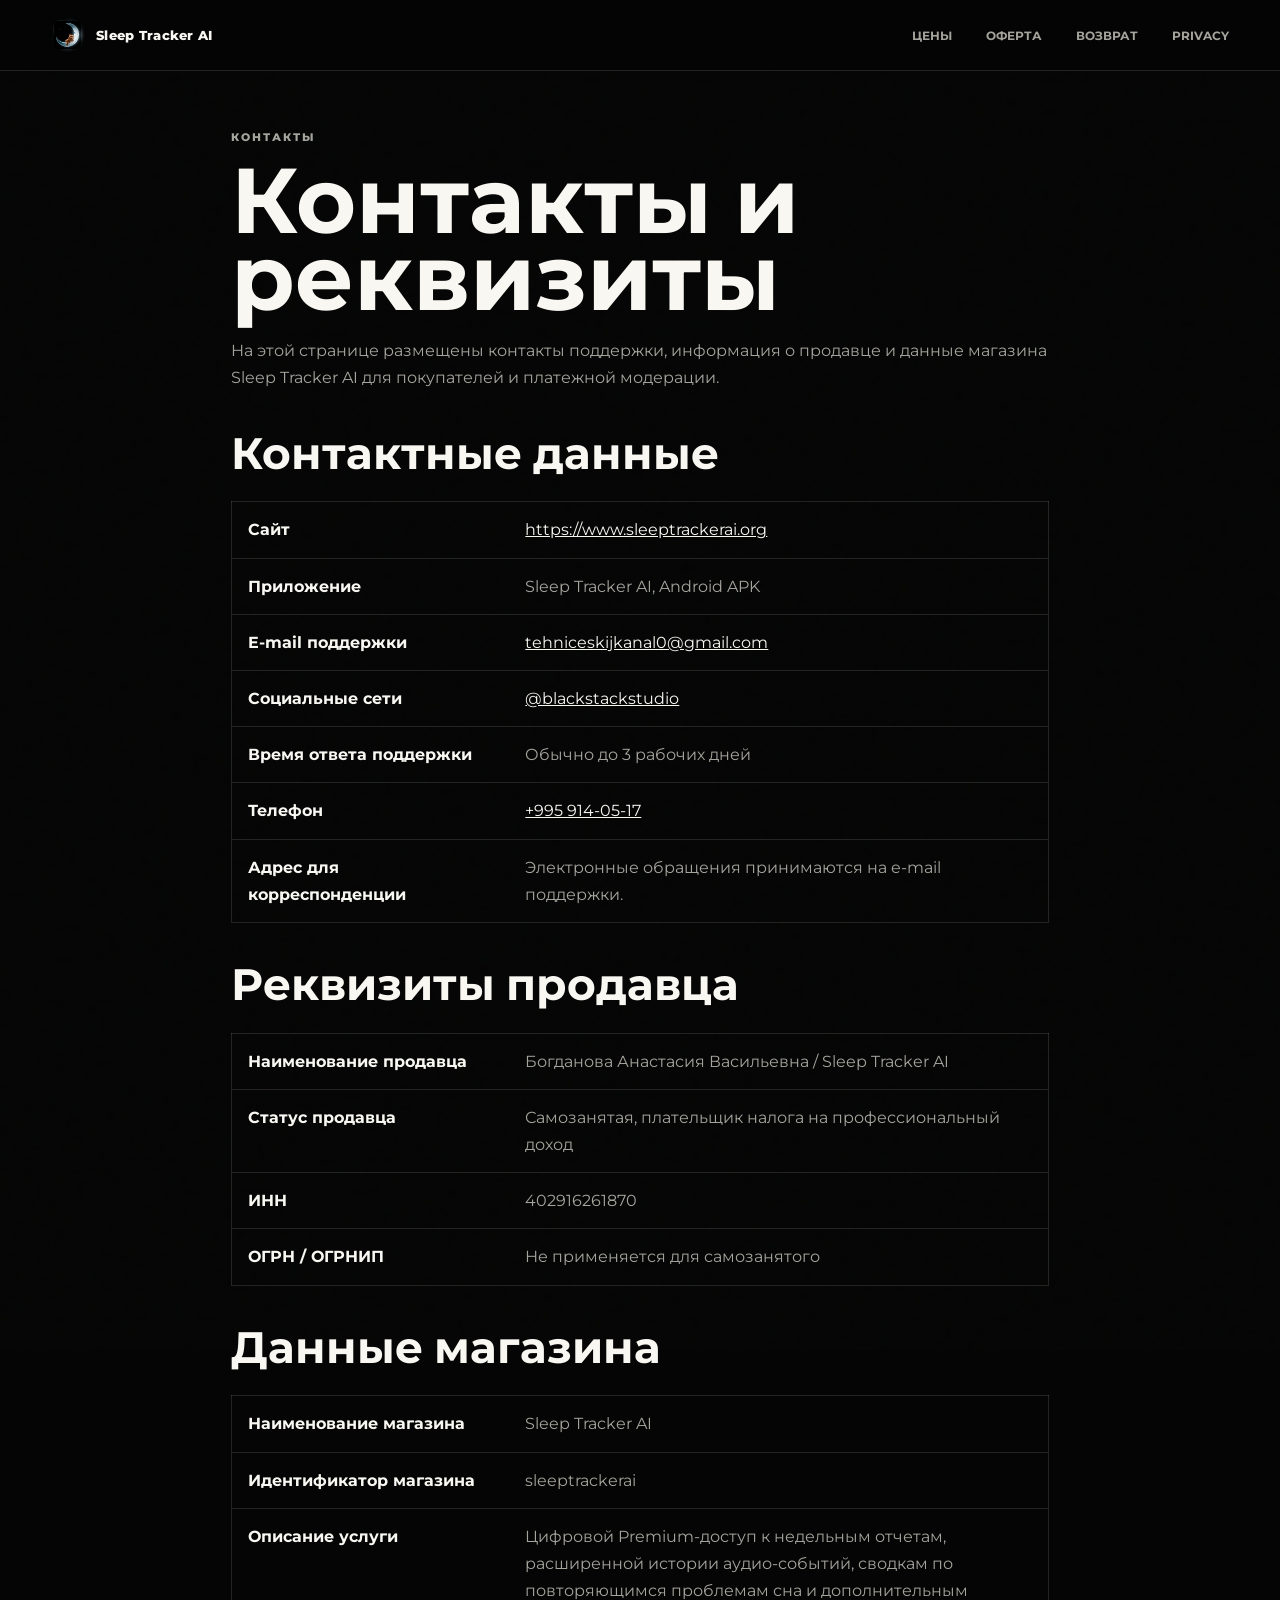
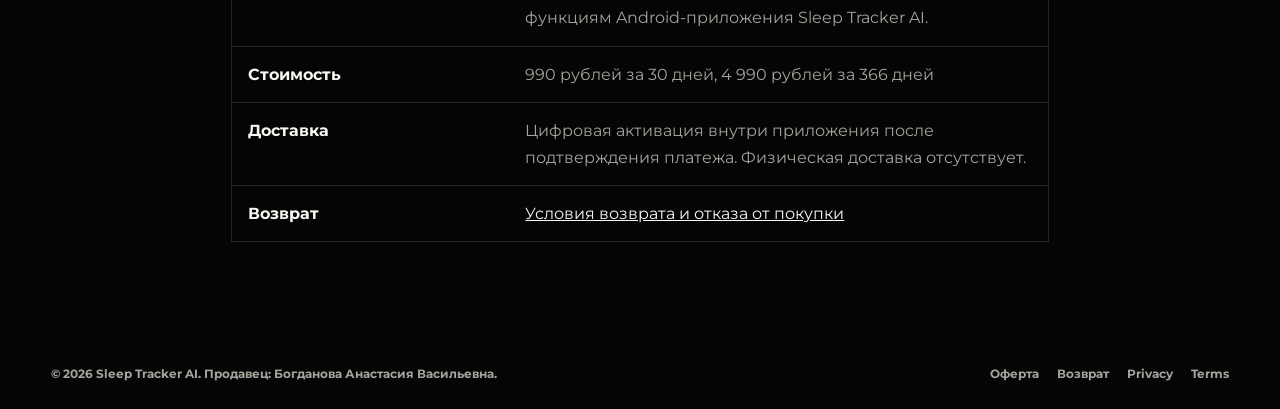
==== commit 47c45c5a: "Update contact page" ====
--- a/contacts.html
+++ b/contacts.html
@@ -45,7 +45,7 @@
       <tr><th>Сайт</th><td><a href="https://www.sleeptrackerai.org">https://www.sleeptrackerai.org</a></td></tr>
       <tr><th>Приложение</th><td>Sleep Tracker AI, Android APK</td></tr>
       <tr><th>E-mail поддержки</th><td><a href="mailto:tehniceskijkanal0@gmail.com">tehniceskijkanal0@gmail.com</a></td></tr>
-      <tr><th>Социальные сети</th><td><a href="https://instagram.com/blackstackstudio" rel="noopener noreferrer">@blackstackstudio</a></td></tr>
+      <tr><th>Социальные сети</th><td><a href="https://t.me/blackstackstudio" rel="noopener noreferrer">@blackstackstudio</a></td></tr>
       <tr><th>Время ответа поддержки</th><td>Обычно до 3 рабочих дней</td></tr>
       <tr><th>Телефон</th><td><a href="tel:+9959140517">+995 914-05-17</a></td></tr>
       <tr><th>Адрес для корреспонденции</th><td>Электронные обращения принимаются на e-mail поддержки.</td></tr>
@@ -57,12 +57,7 @@
       <tr><th>Статус продавца</th><td>Самозанятая, плательщик налога на профессиональный доход</td></tr>
       <tr><th>ИНН</th><td>402916261870</td></tr>
       <tr><th>ОГРН / ОГРНИП</th><td>Не применяется для самозанятого</td></tr>
-      <tr><th>Расчетный счет для вывода</th><td>Указывается в личном кабинете Robokassa и не публикуется полностью на сайте, если это не требуется договором или законом</td></tr>
     </table>
-
-    <div class="notice">
-      <p><strong>Для связи по покупке:</strong> используйте e-mail поддержки, телефон или социальные сети. В обращении укажите e-mail аккаунта, дату оплаты и способ оплаты.</p>
-    </div>
 
     <h2>Данные магазина</h2>
     <table class="legal-table">
--- a/css/site.css
+++ b/css/site.css
@@ -464,6 +464,7 @@
 }
 
 .report-board,
+.insight-board,
 .mini-phone,
 .flow-grid article,
 .privacy-grid article,
@@ -473,7 +474,8 @@
   background: var(--panel);
 }
 
-.report-board {
+.report-board,
+.insight-board {
   padding: clamp(18px, 3vw, 30px);
   box-shadow: 0 30px 90px rgba(0, 0, 0, 0.35);
 }
@@ -516,12 +518,14 @@
   background: linear-gradient(180deg, var(--cyan), rgba(125, 232, 255, 0.18));
 }
 
-.report-list {
+.report-list,
+.insight-list {
   display: grid;
   gap: 10px;
 }
 
-.report-list div {
+.report-list div,
+.insight-list div {
   display: grid;
   gap: 5px;
   padding: 14px;
@@ -531,12 +535,14 @@
 }
 
 .report-list b,
+.insight-list b,
 .flow-grid h3,
 .privacy-grid h3 {
   font-size: 18px;
 }
 
 .report-list span,
+.insight-list span,
 .flow-grid p,
 .privacy-grid p,
 .faq p,
@@ -804,9 +810,9 @@
 
 .download {
   display: grid;
-  grid-template-columns: minmax(0, 1fr) auto;
-  gap: 24px;
-  align-items: end;
+  grid-template-columns: minmax(0, 0.92fr) minmax(420px, 0.85fr);
+  gap: clamp(22px, 5vw, 64px);
+  align-items: center;
   border-top: 1px solid var(--line);
   border-bottom: 1px solid var(--line);
 }
@@ -817,9 +823,17 @@
 
 .download-meta {
   display: grid;
-  grid-template-columns: repeat(3, minmax(120px, 1fr));
+  grid-template-columns: repeat(3, minmax(112px, 1fr));
   gap: 10px;
-  margin: 24px 0 18px;
+  margin: 0 0 14px;
+}
+
+.download-panel {
+  min-width: 0;
+  padding: 18px;
+  border: 1px solid var(--line);
+  border-radius: 8px;
+  background: rgba(255,255,255,0.035);
 }
 
 .download-meta div {
@@ -846,7 +860,108 @@
 
 .download-note {
   max-width: 720px;
-  margin: 0 0 14px;
+  margin: 14px 0;
+}
+
+.download-warning {
+  max-width: 760px;
+  margin: 0;
+  padding: 12px 14px;
+  border: 1px solid rgba(255, 184, 107, 0.34);
+  border-radius: 8px;
+  background: rgba(255, 184, 107, 0.08);
+  color: var(--fg);
+  font-size: 14px;
+}
+
+.release-notes {
+  display: grid;
+  gap: 10px;
+  padding: 16px;
+  margin-bottom: 14px;
+  border: 1px solid var(--line);
+  border-radius: 8px;
+  background: rgba(181, 255, 106, 0.045);
+}
+
+.release-notes strong {
+  font-size: 13px;
+  text-transform: uppercase;
+  letter-spacing: 0.08em;
+}
+
+.release-notes ul {
+  display: grid;
+  gap: 8px;
+  padding: 0;
+  margin: 0;
+  list-style: none;
+}
+
+.release-notes li {
+  color: var(--muted);
+  font-size: 14px;
+  line-height: 1.45;
+}
+
+.release-notes li::before {
+  content: "";
+  display: inline-block;
+  width: 7px;
+  height: 7px;
+  margin-right: 9px;
+  border-radius: 50%;
+  background: var(--green);
+}
+
+.release-notes-link {
+  width: fit-content;
+  color: var(--cyan);
+  font-size: 12px;
+  font-weight: 800;
+  text-transform: uppercase;
+}
+
+.verify-file {
+  margin-bottom: 14px;
+  border: 1px solid var(--line);
+  border-radius: 8px;
+  background: rgba(255,255,255,0.03);
+}
+
+.verify-file summary {
+  min-height: 46px;
+  display: flex;
+  align-items: center;
+  padding: 0 14px;
+  color: var(--fg);
+  font-size: 12px;
+  font-weight: 800;
+  text-transform: uppercase;
+  cursor: pointer;
+}
+
+.verify-file p {
+  margin: 0;
+  padding: 12px 14px;
+  border-top: 1px solid var(--line);
+}
+
+.verify-file span {
+  display: block;
+  margin-bottom: 6px;
+  color: var(--muted);
+  font-size: 11px;
+  font-weight: 800;
+  text-transform: uppercase;
+}
+
+.verify-file code {
+  display: block;
+  overflow-wrap: anywhere;
+  color: var(--fg);
+  font-size: 12px;
+  line-height: 1.45;
 }
 
 .download-hash {
@@ -874,6 +989,45 @@
   background: rgba(0,0,0,0.22);
   font-size: 12px;
   line-height: 1.5;
+}
+
+.bug-report {
+  max-width: 760px;
+  margin-top: 16px;
+  padding: 18px 20px;
+  border: 1px solid var(--line);
+  border-radius: 8px;
+  background: rgba(125, 232, 255, 0.06);
+}
+
+.bug-report strong,
+.bug-report p,
+.bug-report a {
+  display: block;
+}
+
+.bug-report strong {
+  margin-bottom: 8px;
+  color: var(--fg);
+  font-size: 15px;
+}
+
+.bug-report p {
+  margin: 0 0 12px;
+  color: var(--muted);
+  line-height: 1.55;
+}
+
+.bug-report-link {
+  width: fit-content;
+  color: var(--cyan);
+  font-size: 13px;
+  font-weight: 800;
+  text-transform: uppercase;
+}
+
+.bug-report-section {
+  border-top: 1px solid var(--line);
 }
 
 footer {
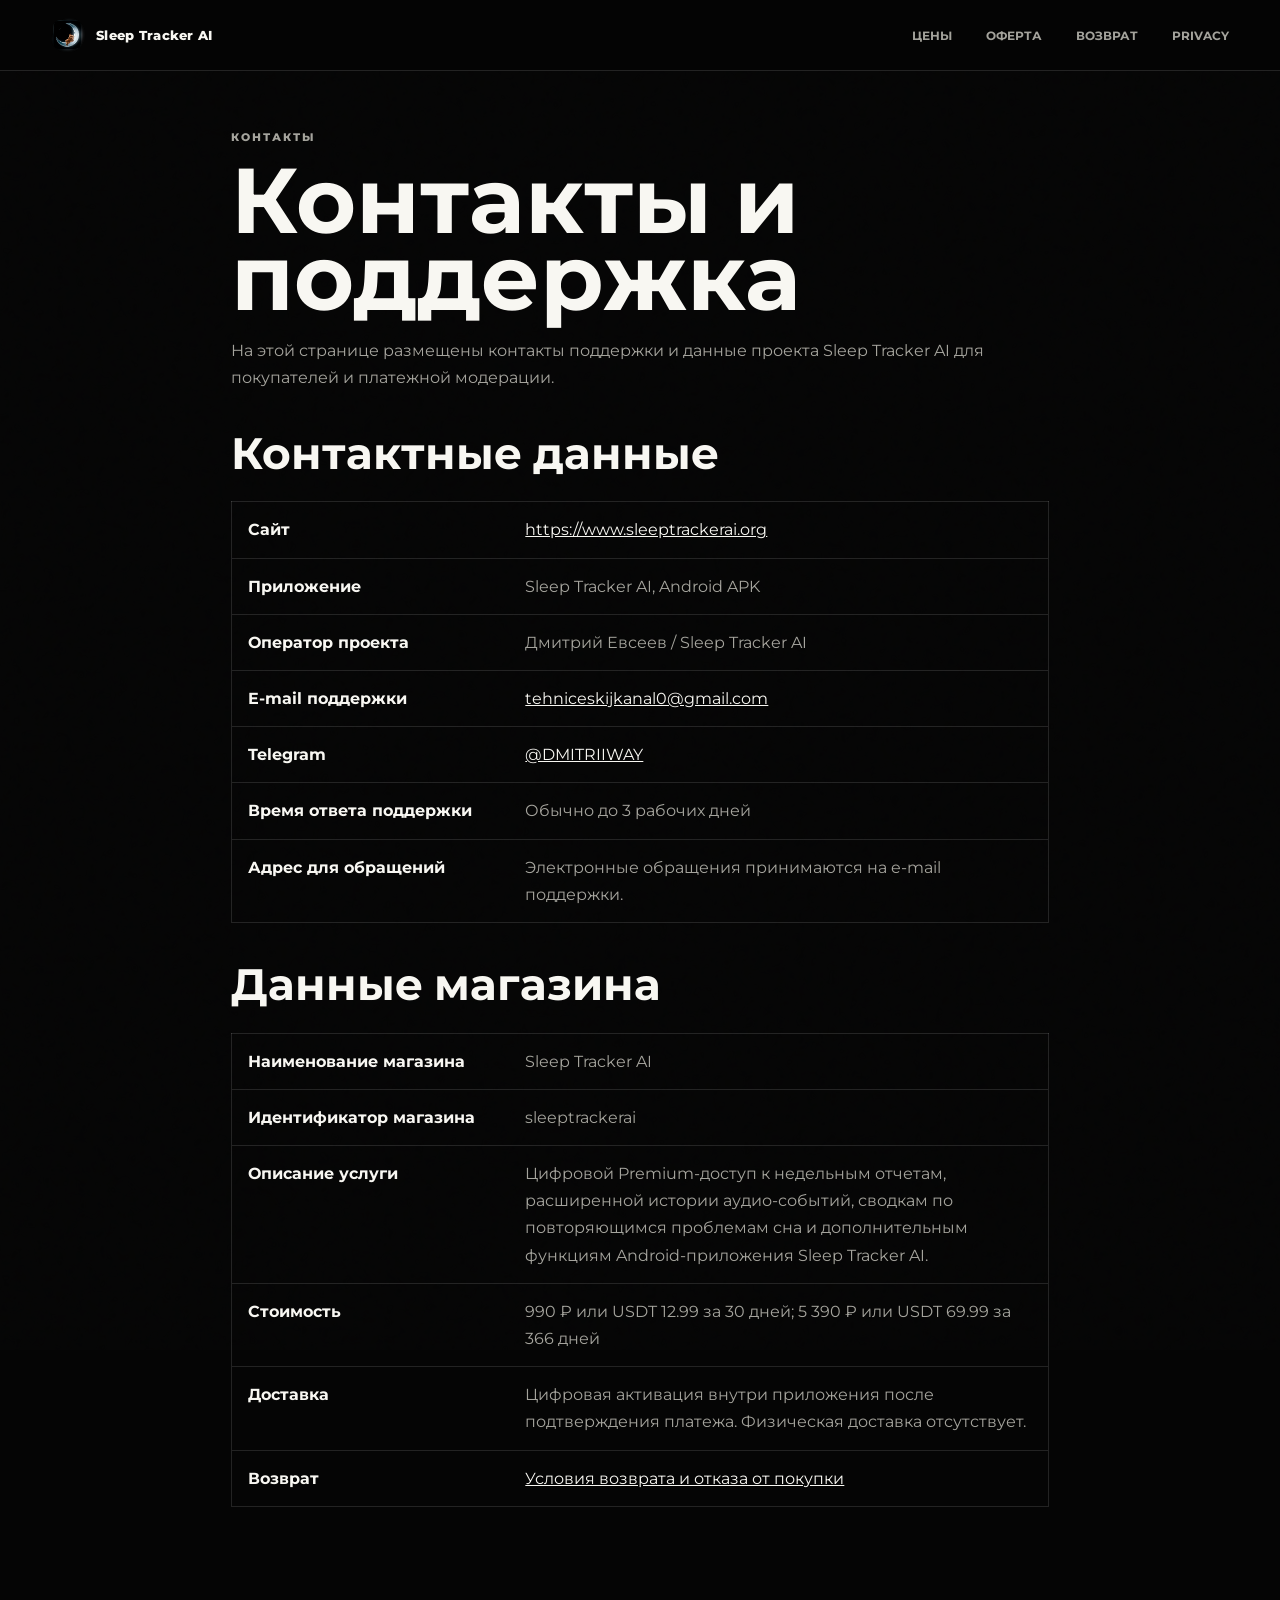
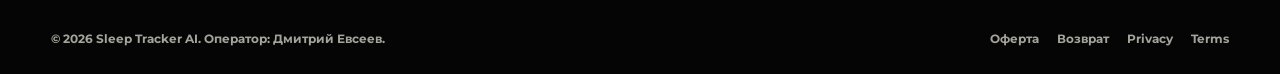
==== commit bc5131e0: "Update payment copy and legal contacts" ====
--- a/contacts.html
+++ b/contacts.html
@@ -4,8 +4,8 @@
   <meta charset="utf-8" />
   <meta name="viewport" content="width=device-width, initial-scale=1" />
   <meta name="theme-color" content="#050505" />
-  <meta name="description" content="Контакты, поддержка и реквизиты продавца Sleep Tracker AI." />
-  <title>Контакты и реквизиты - Sleep Tracker AI</title>
+  <meta name="description" content="Контакты поддержки и данные проекта Sleep Tracker AI." />
+  <title>Контакты и поддержка - Sleep Tracker AI</title>
   <link rel="icon" href="assets/logo.png" type="image/png" />
   <link rel="preconnect" href="https://fonts.googleapis.com" />
   <link rel="preconnect" href="https://fonts.gstatic.com" crossorigin />
@@ -37,26 +37,18 @@
 
   <main class="legal-page">
     <p class="eyebrow">КОНТАКТЫ</p>
-    <h1>Контакты и реквизиты</h1>
-    <p>На этой странице размещены контакты поддержки, информация о продавце и данные магазина Sleep Tracker AI для покупателей и платежной модерации.</p>
+    <h1>Контакты и поддержка</h1>
+    <p>На этой странице размещены контакты поддержки и данные проекта Sleep Tracker AI для покупателей и платежной модерации.</p>
 
     <h2>Контактные данные</h2>
     <table class="legal-table">
       <tr><th>Сайт</th><td><a href="https://www.sleeptrackerai.org">https://www.sleeptrackerai.org</a></td></tr>
       <tr><th>Приложение</th><td>Sleep Tracker AI, Android APK</td></tr>
+      <tr><th>Оператор проекта</th><td>Дмитрий Евсеев / Sleep Tracker AI</td></tr>
       <tr><th>E-mail поддержки</th><td><a href="mailto:tehniceskijkanal0@gmail.com">tehniceskijkanal0@gmail.com</a></td></tr>
-      <tr><th>Социальные сети</th><td><a href="https://t.me/blackstackstudio" rel="noopener noreferrer">@blackstackstudio</a></td></tr>
+      <tr><th>Telegram</th><td><a href="https://t.me/DMITRIIWAY" rel="noopener noreferrer">@DMITRIIWAY</a></td></tr>
       <tr><th>Время ответа поддержки</th><td>Обычно до 3 рабочих дней</td></tr>
-      <tr><th>Телефон</th><td><a href="tel:+9959140517">+995 914-05-17</a></td></tr>
-      <tr><th>Адрес для корреспонденции</th><td>Электронные обращения принимаются на e-mail поддержки.</td></tr>
-    </table>
-
-    <h2>Реквизиты продавца</h2>
-    <table class="legal-table">
-      <tr><th>Наименование продавца</th><td>Богданова Анастасия Васильевна / Sleep Tracker AI</td></tr>
-      <tr><th>Статус продавца</th><td>Самозанятая, плательщик налога на профессиональный доход</td></tr>
-      <tr><th>ИНН</th><td>402916261870</td></tr>
-      <tr><th>ОГРН / ОГРНИП</th><td>Не применяется для самозанятого</td></tr>
+      <tr><th>Адрес для обращений</th><td>Электронные обращения принимаются на e-mail поддержки.</td></tr>
     </table>
 
     <h2>Данные магазина</h2>
@@ -64,14 +56,14 @@
       <tr><th>Наименование магазина</th><td>Sleep Tracker AI</td></tr>
       <tr><th>Идентификатор магазина</th><td>sleeptrackerai</td></tr>
       <tr><th>Описание услуги</th><td>Цифровой Premium-доступ к недельным отчетам, расширенной истории аудио-событий, сводкам по повторяющимся проблемам сна и дополнительным функциям Android-приложения Sleep Tracker AI.</td></tr>
-      <tr><th>Стоимость</th><td>990 рублей за 30 дней, 4 990 рублей за 366 дней</td></tr>
+      <tr><th>Стоимость</th><td>990 ₽ или USDT 12.99 за 30 дней; 5 390 ₽ или USDT 69.99 за 366 дней</td></tr>
       <tr><th>Доставка</th><td>Цифровая активация внутри приложения после подтверждения платежа. Физическая доставка отсутствует.</td></tr>
       <tr><th>Возврат</th><td><a href="refund.html">Условия возврата и отказа от покупки</a></td></tr>
     </table>
   </main>
 
   <footer>
-    <span>© 2026 Sleep Tracker AI. Продавец: Богданова Анастасия Васильевна.</span>
+    <span>© 2026 Sleep Tracker AI. Оператор: Дмитрий Евсеев.</span>
     <div>
       <a href="offer.html">Оферта</a>
       <a href="refund.html">Возврат</a>
--- a/css/site.css
+++ b/css/site.css
@@ -810,11 +810,15 @@
 
 .download {
   display: grid;
-  grid-template-columns: minmax(0, 0.92fr) minmax(420px, 0.85fr);
+  grid-template-columns: minmax(0, 0.92fr) minmax(min(100%, 380px), 0.85fr);
   gap: clamp(22px, 5vw, 64px);
   align-items: center;
   border-top: 1px solid var(--line);
   border-bottom: 1px solid var(--line);
+}
+
+.download > * {
+  min-width: 0;
 }
 
 .download h2 {
@@ -875,51 +879,188 @@
 }
 
 .release-notes {
-  display: grid;
-  gap: 10px;
   padding: 16px;
   margin-bottom: 14px;
   border: 1px solid var(--line);
   border-radius: 8px;
-  background: rgba(181, 255, 106, 0.045);
-}
-
-.release-notes strong {
+  background: linear-gradient(180deg, rgba(181, 255, 106, 0.045), rgba(125, 232, 255, 0.025));
+}
+
+.release-notes[open] {
+  display: grid;
+  gap: 12px;
+}
+
+.release-history-head,
+.release-entry-top {
+  display: flex;
+  align-items: center;
+  gap: 8px;
+  min-width: 0;
+}
+
+.release-history-head {
+  justify-content: space-between;
+  padding-bottom: 4px;
+  cursor: pointer;
+  list-style: none;
+}
+
+.release-history-head::-webkit-details-marker {
+  display: none;
+}
+
+.release-history-head::after {
+  content: "+";
+  flex: 0 0 auto;
+  width: 24px;
+  height: 24px;
+  display: inline-flex;
+  align-items: center;
+  justify-content: center;
+  border: 1px solid var(--line);
+  border-radius: 999px;
+  color: var(--cyan);
+  font-size: 16px;
+  line-height: 1;
+}
+
+.release-notes[open] .release-history-head::after {
+  content: "-";
+}
+
+.release-history-head strong {
   font-size: 13px;
   text-transform: uppercase;
   letter-spacing: 0.08em;
 }
 
+.release-history-head span,
+.release-date {
+  color: var(--muted);
+  font-size: 11px;
+  font-weight: 800;
+  text-transform: uppercase;
+}
+
+.release-timeline {
+  display: grid;
+  gap: 0;
+  max-height: 240px;
+  overflow-y: auto;
+  overscroll-behavior: contain;
+  padding: 0 8px 0 0;
+  margin: 0;
+  list-style: none;
+}
+
+.release-timeline::-webkit-scrollbar {
+  width: 6px;
+}
+
+.release-timeline::-webkit-scrollbar-thumb {
+  border-radius: 999px;
+  background: rgba(125, 232, 255, 0.28);
+}
+
+.release-entry {
+  position: relative;
+  display: grid;
+  gap: 8px;
+  padding: 0 0 15px 22px;
+}
+
+.release-entry:last-child {
+  padding-bottom: 0;
+}
+
+.release-entry::before {
+  content: "";
+  position: absolute;
+  left: 5px;
+  top: 7px;
+  bottom: -6px;
+  width: 1px;
+  background: var(--line);
+}
+
+.release-entry:last-child::before {
+  display: none;
+}
+
+.release-entry::after {
+  content: "";
+  position: absolute;
+  left: 0;
+  top: 5px;
+  width: 11px;
+  height: 11px;
+  border: 2px solid rgba(125, 232, 255, 0.42);
+  border-radius: 50%;
+  background: var(--bg);
+}
+
+.release-entry.is-latest::after {
+  border-color: var(--green);
+  background: var(--green);
+  box-shadow: 0 0 18px rgba(181, 255, 106, 0.28);
+}
+
+.release-entry:not(:last-child) .release-entry-top::after {
+  content: "↓";
+  margin-left: auto;
+  color: var(--cyan);
+  font-size: 14px;
+  line-height: 1;
+}
+
+.release-version {
+  color: var(--fg);
+  font-size: 14px;
+  overflow-wrap: anywhere;
+}
+
+.release-badge {
+  display: inline-flex;
+  align-items: center;
+  min-height: 20px;
+  border: 1px solid rgba(181, 255, 106, 0.42);
+  border-radius: 999px;
+  padding: 0 8px;
+  color: var(--green);
+  font-size: 10px;
+  font-weight: 900;
+  text-transform: uppercase;
+}
+
 .release-notes ul {
   display: grid;
-  gap: 8px;
+  gap: 7px;
   padding: 0;
   margin: 0;
   list-style: none;
 }
 
-.release-notes li {
+.release-notes li,
+.release-entry p {
   color: var(--muted);
   font-size: 14px;
   line-height: 1.45;
-}
-
-.release-notes li::before {
+  overflow-wrap: anywhere;
+}
+
+.release-entry p {
+  margin: 0;
+}
+
+.release-notes li li::before {
   content: "";
   display: inline-block;
-  width: 7px;
-  height: 7px;
-  margin-right: 9px;
+  width: 5px;
+  height: 5px;
+  margin-right: 8px;
   border-radius: 50%;
   background: var(--green);
-}
-
-.release-notes-link {
-  width: fit-content;
-  color: var(--cyan);
-  font-size: 12px;
-  font-weight: 800;
-  text-transform: uppercase;
 }
 
 .verify-file {
@@ -1146,6 +1287,31 @@
     width: 100%;
   }
 
+  .release-history-head,
+  .release-entry-top {
+    align-items: flex-start;
+    flex-direction: column;
+  }
+
+  .release-history-head::after {
+    align-self: flex-end;
+    margin-top: -28px;
+  }
+
+  .release-timeline {
+    max-height: 190px;
+  }
+
+  .release-entry:not(:last-child) .release-entry-top::after {
+    margin-left: 0;
+  }
+
+  .release-date,
+  .release-version {
+    white-space: normal;
+    overflow-wrap: anywhere;
+  }
+
   .download-meta {
     grid-template-columns: 1fr;
   }
